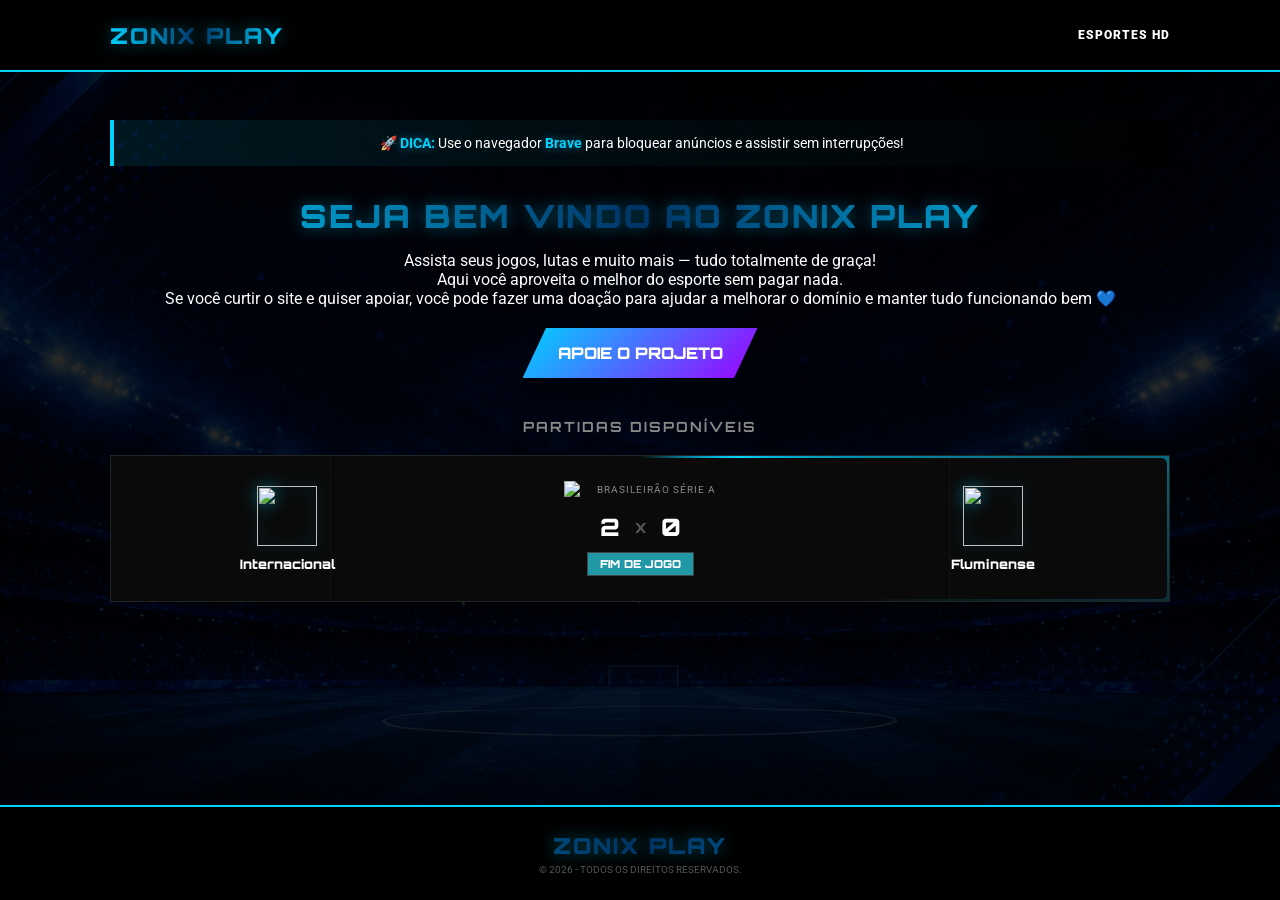
==== index.html @ ee70b532 "Add files via upload" ====
<!DOCTYPE html>
<html lang="pt-br">
<head>
    <meta charset="UTF-8">
    <meta name="viewport" content="width=device-width, initial-scale=1.0">
    <title>ZONIX PLAY | AO VIVO</title>
    <meta name="referrer" content="no-referrer">
    <link href="https://fonts.googleapis.com/css2?family=Orbitron:wght@700;900&family=Roboto:wght@400;900&display=swap" rel="stylesheet">
    <link rel="stylesheet" href="css/style.css">
</head>
<body>

    <!-- MODAL DO PLAYER -->
    <div id="playerModal" class="modal">
        <div class="modal-content">
            <span class="close-btn" onclick="closePlayer()">FECHAR [X]</span>
            <div class="iframe-container">
                <iframe id="videoIframe" src="" frameborder="0" allowfullscreen scrolling="no"></iframe>
            </div>
        </div>
    </div>

    <!-- NAVBAR -->
    <header class="navbar">
        <div class="navbar-content container">
            <div class="logo-text">ZONIX PLAY</div>
            <div class="tagline">ESPORTES HD</div>
        </div>
    </header>

    <main class="container">
            <section class="welcome-section">
        <!-- AVISO BRAVE -->
        <div class="brave-alert">
            🚀 <strong>DICA:</strong> Use o navegador <strong>Brave</strong> para bloquear anúncios e assistir sem interrupções!
        </div>
        
        <h2 class="main-title logo-text">SEJA BEM VINDO AO ZONIX PLAY</h2>
        <p class="welcome-text">
            Assista seus jogos, lutas e muito mais — tudo totalmente de graça! <br>
            Aqui você aproveita o melhor do esporte sem pagar nada.
        </p>
        
        <p class="support-text">
            Se você curtir o site e quiser apoiar, você pode fazer uma doação para ajudar a melhorar o domínio e manter tudo funcionando bem 💙
        </p>

        <!-- APOIE O PROJETO -->
        <a href="pix.html" class="btn-pix-animated">APOIE O PROJETO</a>
    </section>

        <h3 class="section-label">PARTIDAS DISPONÍVEIS</h3>
        <div id="lista-jogos" class="jogos-grid">
            <!-- JAVASCRIPT INJETA OS CARDS AQUI -->
        </div>
    </main>

    <footer class="footer-final">
        <div class="footer-brand logo-text">ZONIX PLAY</div> <!-- Adicionei logo-text aqui -->
        <p class="copyright">&copy; 2026 - Todos os direitos reservados.</p>
    </footer>

    <script src="script.js"></script>
</body>
</html>
---- css/style.css ----
/* --- CONFIGURAÇÕES GERAIS --- */
* { 
    margin: 0; 
    padding: 0; 
    box-sizing: border-box; 
    border-radius: 0 !important; 
}

:root {
    --neon-blue: #00d2ff;
    --neon-purple: #9d00ff;
    --live-red: #ff3333;
    --dark-glass: rgba(10, 10, 10, 0.9);
}

body {
    background: #050505 url('../img/fundo.png') no-repeat center center fixed;
    background-size: cover;
    color: white;
    font-family: 'Roboto', sans-serif;
    display: flex;
    flex-direction: column;
    min-height: 100vh;
}

.container { 
    max-width: 1100px; 
    margin: 0 auto; 
    padding: 0 20px; 
    width: 100%; 
}

/* --- NAVBAR --- */
.navbar {
    background: rgba(0, 0, 0, 0.95);
    border-bottom: 2px solid rgba(0, 210, 255, 0.3);
    position: fixed;
    width: 100%;
    top: 0;
    z-index: 1000;
}

.navbar-content { 
    display: flex; 
    justify-content: space-between; 
    align-items: center; 
    height: 70px; 
}

.logo-text { 
    font-family: 'Orbitron'; 
    font-size: 22px; 
    color: var(--neon-blue); 
    font-weight: 900; 
}

.tagline { 
    font-size: 12px; 
    font-weight: 900; 
    letter-spacing: 1px;
}

/* --- AVISO DO BRAVE EM AZUL --- */
.brave-alert {
    background: linear-gradient(90deg, rgba(0, 210, 255, 0.15), rgba(0, 0, 0, 0.8));
    border-left: 4px solid #00d2ff; /* Azul Neon */
    padding: 15px;
    margin-bottom: 30px;
    text-align: center;
    font-size: 14px;
    color: #fff;
    animation: fadeInDown 0.8s ease;
}

.brave-alert strong { 
    color: #00d2ff; 
    text-shadow: 0 0 10px rgba(0, 210, 255, 0.5);
}
/* --- SEÇÃO WELCOME & BOTÃO APOIO --- */
.welcome-section { 
    text-align: center; 
    padding: 120px 0 40px; 
}

.main-title { 
    font-family: 'Orbitron'; 
    font-size: 28px; 
    margin-bottom: 10px;
}

.btn-pix-animated {
    display: inline-block;
    background: linear-gradient(135deg, var(--neon-blue), var(--neon-purple));
    color: #fff;
    text-decoration: none;
    padding: 15px 35px;
    font-family: 'Orbitron';
    font-weight: 900;
    clip-path: polygon(10% 0, 100% 0, 90% 100%, 0 100%);
    transition: 0.3s;
    margin-top: 20px;
    box-shadow: 0 0 15px rgba(0, 210, 255, 0.3);
}

.btn-pix-animated:hover { 
    transform: scale(1.05); 
    filter: brightness(1.2); 
    box-shadow: 0 0 25px rgba(157, 0, 255, 0.5);
}

.section-label {
    font-family: 'Orbitron';
    text-align: center;
    font-size: 14px;
    color: #888;
    margin-bottom: 20px;
    letter-spacing: 2px;
}

/* --- CARDS DE JOGOS --- */
.jogos-grid { 
    display: flex; 
    flex-direction: column; 
    gap: 20px; 
    padding-bottom: 50px; 
}

.match-card {
    background: #0a0a0a; /* Fundo sólido para o conteúdo */
    padding: 25px;
    display: flex;
    align-items: center;
    justify-content: space-between;
    position: relative;
    z-index: 1;
    overflow: hidden;
    border: 1px solid rgba(0, 210, 255, 0.2); /* Borda padrão */
}

/* O "Brilho" que corre na borda */
.match-card::before {
    content: "";
    position: absolute;
    top: -50%;
    left: -50%;
    width: 200%;
    height: 200%;
    background: conic-gradient(
        transparent, 
        #00d2ff, 
        transparent 30%
    );
    animation: rotate-border 4s linear infinite;
    z-index: -2;
}

/* Capa interna para o fundo não sumir */
.match-card::after {
    content: "";
    position: absolute;
    inset: 2px; /* Espessura da borda */
    background: #0a0a0a;
    z-index: -1;
}

@keyframes rotate-border {
    100% { transform: rotate(360deg); }
}

/* Destaque extra se o jogo estiver AO VIVO */
.match-card.card-ao-vivo::before {
    background: conic-gradient(
        transparent, 
        #ff3333, 
        transparent 30%
    );
    animation-duration: 2s; /* Gira mais rápido no ao vivo */
}

/* ANIMAÇÃO PISCANTE AO VIVO */
@keyframes blink-live {
    0% { opacity: 1; }
    50% { opacity: 0.3; }
    100% { opacity: 1; }
}

.badge-ao-vivo {
    color: var(--live-red);
    border: 1px solid var(--live-red);
    padding: 4px 12px;
    font-size: 11px;
    font-weight: 900;
    animation: blink-live 1.2s infinite;
    display: inline-block;
}

.btn-assistir {
    background: var(--neon-blue);
    border: none;
    color: #000;
    padding: 10px 30px;
    font-family: 'Orbitron';
    font-weight: 900;
    cursor: pointer;
    clip-path: polygon(10% 0, 100% 0, 90% 100%, 0 100%);
    transition: 0.3s;
}

.btn-assistir:hover {
    background: #fff;
    box-shadow: 0 0 15px var(--neon-blue);
}

/* --- FOOTER COMPACTO --- */
.footer-final {
    background: #000;
    padding: 20px 0;
    border-top: 2px solid var(--neon-blue);
    margin-top: auto;
    text-align: center;
}

.footer-brand { 
    font-family: 'Orbitron'; 
    color: var(--neon-blue); 
    font-size: 16px; 
    font-weight: 900;
}

.copyright { 
    font-size: 10px; 
    color: #555; 
    margin-top: 5px; 
    text-transform: uppercase;
}

/* --- MODAL PLAYER --- */
.modal {
    position: fixed; 
    inset: 0; 
    background: rgba(0,0,0,0.98);
    display: none; 
    align-items: center; 
    justify-content: center; 
    z-index: 2000;
}

.modal-content { 
    width: 95%; 
    max-width: 900px; 
    border: 2px solid var(--neon-blue); 
    position: relative; 
}

.iframe-container { 
    position: relative; 
    padding-bottom: 56.25%; 
    height: 0; 
}

.iframe-container iframe { 
    position: absolute; 
    top: 0; 
    left: 0; 
    width: 100%; 
    height: 100%; 
}

.close-btn { 
    position: absolute; 
    top: -35px; 
    right: 0; 
    color: var(--neon-blue); 
    cursor: pointer; 
    font-family: 'Orbitron'; 
    font-weight: 900;
}

/* --- ESTILOS EXCLUSIVOS PARA O PIX.HTML --- */

.pix-section {
    padding: 120px 0 50px;
    text-align: center;
    max-width: 600px;
    margin: 0 auto;
}

.pix-description {
    color: #aaa;
    font-size: 14px;
    margin-bottom: 30px;
    line-height: 1.6;
}

.pix-card {
    background: var(--dark-glass);
    border: 2px solid var(--neon-blue);
    padding: 40px;
    position: relative;
    box-shadow: 0 0 30px rgba(0, 210, 255, 0.2);
}

.pix-header {
    background: var(--neon-blue);
    color: #000;
    font-family: 'Orbitron';
    font-weight: 900;
    padding: 5px 20px;
    position: absolute;
    top: -15px;
    left: 50%;
    transform: translateX(-50%);
    font-size: 12px;
}

.qr-container {
    background: #fff;
    padding: 15px;
    display: inline-block;
    margin-bottom: 25px;
    border: 4px solid var(--neon-purple);
}

.qr-code {
    width: 200px;
    height: 200px;
    display: block;
}

.pix-input-group {
    text-align: left;
}

.pix-input-group label {
    display: block;
    font-family: 'Orbitron';
    font-size: 11px;
    color: var(--neon-blue);
    margin-bottom: 10px;
}

.copy-box {
    display: flex;
    gap: 0;
}

.copy-box input {
    flex: 1;
    background: #111;
    border: 1px solid #333;
    color: #fff;
    padding: 12px;
    font-size: 14px;
}

.copy-box button {
    background: var(--neon-blue);
    border: none;
    color: #000;
    padding: 0 20px;
    font-family: 'Orbitron';
    font-weight: 900;
    cursor: pointer;
    transition: 0.3s;
}

.copy-box button:hover {
    background: #fff;
}

.pix-footer-msg {
    margin-top: 30px;
    font-size: 13px;
    color: #666;
}

/* BOTÃO VOLTAR NA NAVBAR */
.btn-voltar {
    color: #fff;
    text-decoration: none;
    font-family: 'Orbitron';
    font-size: 12px;
    border: 1px solid #333;
    padding: 8px 15px;
    transition: 0.3s;
}

.btn-voltar:hover {
    border-color: var(--neon-blue);
    color: var(--neon-blue);
}

body {
    /* Camada preta (80% de opacidade) por cima da imagem para escurecer */
    background: linear-gradient(rgba(0, 0, 0, 0.8), rgba(0, 0, 0, 0.8)), 
                url('../img/fundo.png');
    
    background-size: cover;
    background-position: center;
    
    /* Faz o fundo ficar parado enquanto o conteúdo rola */
    background-attachment: fixed; 
    
    background-repeat: no-repeat;
    color: white;
    font-family: 'Roboto', sans-serif;
    display: flex;
    flex-direction: column;
    min-height: 100vh;
}

/* --- RESET E FUNDO --- */
* { margin: 0; padding: 0; box-sizing: border-box; border-radius: 0 !important; }

body {
    background: linear-gradient(rgba(0, 0, 0, 0.85), rgba(0, 0, 0, 0.85)), url('../img/fundo.png');
    background-size: cover;
    background-attachment: fixed;
    background-position: center;
    color: white;
    font-family: 'Roboto', sans-serif;
    min-height: 100vh;
    display: flex;
    flex-direction: column;
}

.container { max-width: 1100px; margin: 0 auto; padding: 0 20px; width: 100%; }

/* --- NAVBAR & AVISO --- */
.navbar { background: rgba(0, 0, 0, 0.95); border-bottom: 2px solid #00d2ff; position: fixed; width: 100%; top: 0; z-index: 1000; }
.navbar-content { display: flex; justify-content: space-between; align-items: center; height: 70px; }
.logo-text { font-family: 'Orbitron'; font-size: 22px; color: #00d2ff; font-weight: 900; }

.brave-alert {
    background: linear-gradient(90deg, rgba(0, 210, 255, 0.1), rgba(0, 0, 0, 0.8));
    border-left: 4px solid #00d2ff;
    padding: 15px; margin-bottom: 30px; text-align: center; font-size: 14px;
}
.brave-alert strong { color: #00d2ff; }

/* --- CARDS DE JOGO --- */
.welcome-section { text-align: center; padding: 120px 0 40px; }
.jogos-grid { display: flex; flex-direction: column; gap: 20px; padding-bottom: 50px; }

.match-card {
    background: rgba(10, 10, 10, 0.9);
    padding: 25px;
    display: flex;
    align-items: center;
    justify-content: space-between;
    border: 1px solid rgba(255, 255, 255, 0.1);
}

.match-card:hover { border-color: #00d2ff; }

.team { width: 30%; text-align: center; display: flex; flex-direction: column; align-items: center; gap: 10px; }
.team img { width: 60px; height: 60px; object-fit: contain; }
.team span { font-family: 'Orbitron'; font-size: 13px; font-weight: 900; }

.info-central { width: 40%; text-align: center; display: flex; flex-direction: column; align-items: center; gap: 10px; }

.campeonato-container { display: flex; align-items: center; gap: 8px; margin-bottom: 5px; }
.logo-campeonato { width: 25px; height: auto; }
.campeonato-nome { font-size: 10px; color: #888; text-transform: uppercase; letter-spacing: 1px; }

/* --- PLACAR E BADGES --- */
.placar-final { display: flex; align-items: center; gap: 15px; font-family: 'Orbitron'; font-size: 24px; font-weight: 900; color: #fff; }
.placar-final .vs { font-size: 14px; color: #555; }

.badge-status { font-family: 'Orbitron'; font-size: 11px; font-weight: 900; padding: 4px 12px; border: 1px solid #444; }

@keyframes blink { 0% {opacity: 1} 50% {opacity: 0.3} 100% {opacity: 1} }
.badge-status.ao-vivo { color: #ff3333; border-color: #ff3333; animation: blink 1.2s infinite; }
.badge-status.encerrado { color: #ffff; background: rgb(34 161 175 / 94%); }

/* --- BOTÕES --- */
.btn-assistir {
    background: #00d2ff; color: #000; border: none; padding: 12px 30px; 
    font-family: 'Orbitron'; font-weight: 900; cursor: pointer;
    clip-path: polygon(10% 0, 100% 0, 90% 100%, 0 100%);
    transition: 0.3s;
}
.btn-assistir:hover { background: #fff; box-shadow: 0 0 20px #00d2ff; }

.btn-pix-animated {
    display: inline-block; text-decoration: none; background: linear-gradient(135deg, #00d2ff, #9d00ff);
    color: #fff; padding: 15px 35px; font-family: 'Orbitron'; font-weight: 900;
    clip-path: polygon(10% 0, 100% 0, 90% 100%, 0 100%); transition: 0.3s;
}
.btn-pix-animated:hover { transform: scale(1.05); filter: brightness(1.2); }

/* --- FOOTER & MODAL --- */
.footer-final { background: #000; padding: 25px 0; border-top: 2px solid #00d2ff; text-align: center; margin-top: auto; }
.modal { position: fixed; inset: 0; background: rgba(0,0,0,0.98); display: none; align-items: center; justify-content: center; z-index: 2000; }
.modal-content { width: 95%; max-width: 900px; border: 2px solid #00d2ff; position: relative; }
.iframe-container { position: relative; padding-bottom: 56.25%; height: 0; background: #000; }
.iframe-container iframe { position: absolute; top: 0; left: 0; width: 100%; height: 100%; border: none; }
.close-btn { position: absolute; top: -35px; right: 0; color: #00d2ff; cursor: pointer; font-family: 'Orbitron'; font-weight: 900; }


/* --- LOGO E TÍTULO COM DEGRADÊ SUAVE (MENOS PRETO) --- */
.logo-text, .main-title.logo-text {
    font-family: 'Orbitron', sans-serif;
    font-weight: 900;
    letter-spacing: 2px;
    
    /* Trocamos o preto por um Azul Marinho Profundo (#001529) */
    background: linear-gradient(
        to right, 
        #00d2ff, 
        #003366, 
        #00d2ff, 
        #003366, 
        #00d2ff
    );
    background-size: 200% auto;
    
    -webkit-background-clip: text;
    background-clip: text;
    -webkit-text-fill-color: transparent;
    
    /* Animação suave */
    animation: shine-blue 5s linear infinite;
    
    /* Glow leve para destacar no fundo do site */
    filter: drop-shadow(0 0 8px rgba(0, 210, 255, 0.4));
}

/* Ajuste específico para o tamanho do título principal */
.main-title.logo-text {
    font-size: 32px;
    text-align: center;
    margin-bottom: 15px;
    display: block;
}

@keyframes shine-blue {
    to {
        background-position: 200% center;
    }
}

.team img {
    width: 60px;
    height: 60px;
    object-fit: contain;
    /* Sombra azul leve */
    filter: drop-shadow(0 0 8px rgba(0, 210, 255, 0.5));
    transition: 0.3s;
}

/* Efeito de pulso quando o jogo está ao vivo */
.card-ao-vivo .team img {
    animation: pulse-blue 2s infinite;
}

@keyframes pulse-blue {
    0% { filter: drop-shadow(0 0 5px rgba(0, 210, 255, 0.4)); }
    50% { filter: drop-shadow(0 0 15px rgba(0, 210, 255, 0.7)); }
    100% { filter: drop-shadow(0 0 5px rgba(0, 210, 255, 0.4)); }
}

.match-card {
    background: #0a0a0a; 
    padding: 25px;
    display: flex;
    align-items: center;
    justify-content: space-between;
    position: relative;
    z-index: 1;
    overflow: hidden; /* Garante que os logos gigantes não saiam do card */
    border-radius: 8px;
}

/* Brilho da borda animada */
.match-card::before {
    content: "";
    position: absolute;
    top: -50%;
    left: -50%;
    width: 200%;
    height: 200%;
    background: conic-gradient(
        transparent, 
        #00d2ff, 
        transparent 30%
    );
    animation: rotate-border 4s linear infinite;
    z-index: -2; /* Fica atrás de tudo */
}

/* Fundo preto interno que deixa a borda visível */
.match-card::after {
    content: "";
    position: absolute;
    inset: 2px; /* Define a grossura da borda */
    background: #0a0a0a;
    border-radius: 6px;
    z-index: -1; /* Fica acima da borda mas abaixo dos logos gigantes */
}

.bg-logo-container {
    position: absolute;
    inset: 0;
    width: 100%;
    height: 100%;
    overflow: hidden;
    z-index: 0; /* Agora ele aparece sobre o fundo preto central */
    pointer-events: none;
    opacity: 0.12; /* Ajuste aqui se quiser mais claro ou escuro */
}

.bg-logo {
    position: absolute;
    width: 280px; /* Bem grande mesmo */
    height: 280px;
    object-fit: contain;
    filter: grayscale(1) brightness(0.4);
}

/* Posicionamento e Animação */
.bg-logo.left {
    left: -60px;
    top: -40px;
    animation: float-bg-left 12s ease-in-out infinite;
}

.bg-logo.right {
    right: -60px;
    bottom: -40px;
    animation: float-bg-right 12s ease-in-out infinite;
}

/* Garante que o conteúdo (Placar e Times) fique NA FRENTE de tudo */
.team, .info-central {
    position: relative;
    z-index: 10; 
}
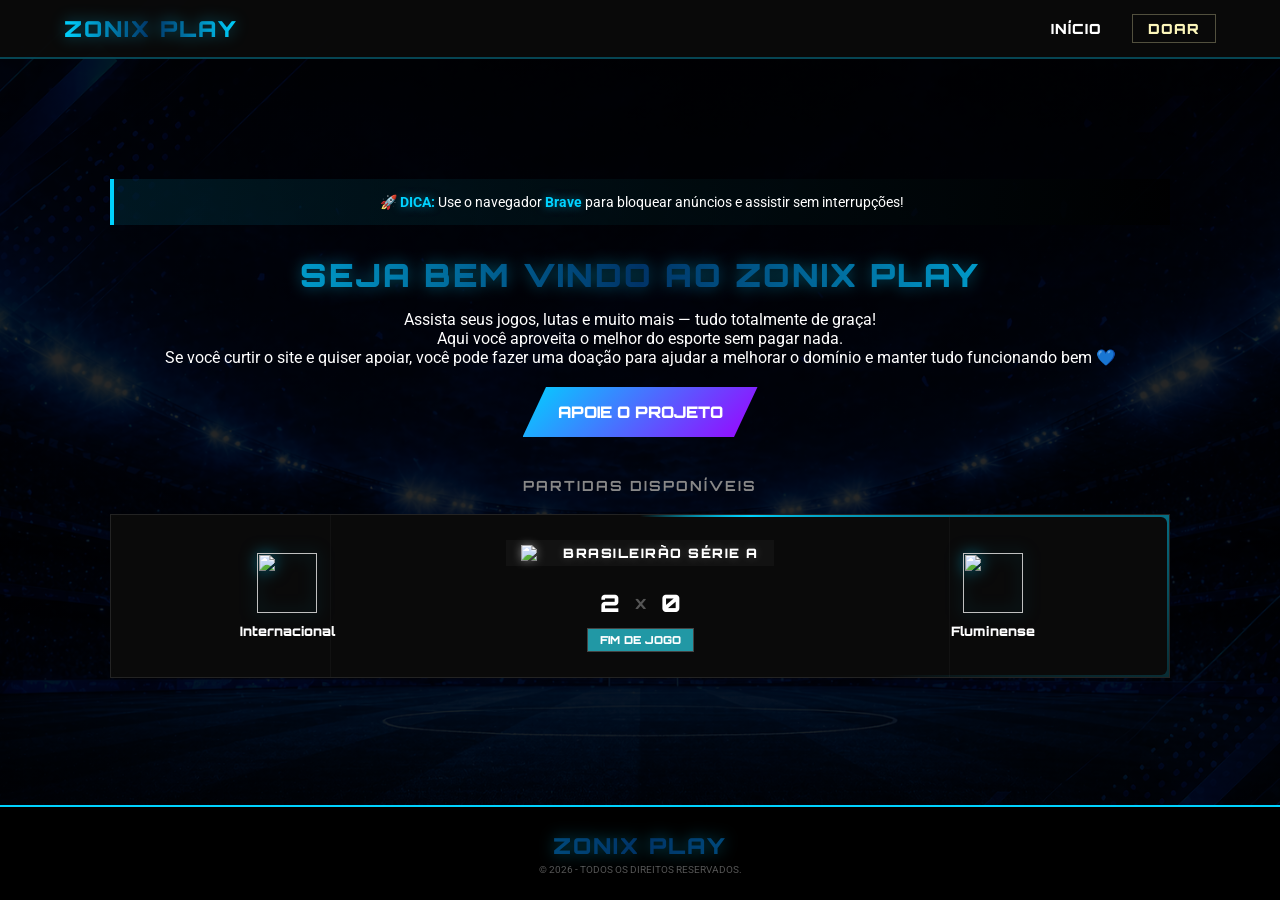
==== commit c621bbb7: "Add files via upload" ====
--- a/index.html
+++ b/index.html
@@ -20,14 +20,17 @@
         </div>
     </div>
 
-    <!-- NAVBAR -->
-    <header class="navbar">
-        <div class="navbar-content container">
-            <div class="logo-text">ZONIX PLAY</div>
-            <div class="tagline">ESPORTES HD</div>
-        </div>
-    </header>
-
+<header class="main-header">
+    <nav class="nav-container">
+        <!-- O Nome do site com o efeito animado -->
+        <div class="logo-text">ZONIX PLAY</div>
+        
+        <ul class="nav-links">
+            <li><a href="index.html" class="nav-item">INÍCIO</a></li>
+            <li><a href="pix.html" class="nav-item donate-link">DOAR</a></li>
+        </ul>
+    </nav>
+</header>
     <main class="container">
             <section class="welcome-section">
         <!-- AVISO BRAVE -->
--- a/css/style.css
+++ b/css/style.css
@@ -635,4 +635,90 @@
 .team, .info-central {
     position: relative;
     z-index: 10; 
+}
+
+
+/* --- AJUSTE DE VISIBILIDADE DO CAMPEONATO --- */
+.campeonato-container {
+    display: flex;
+    align-items: center;
+    justify-content: center;
+    gap: 10px;
+    margin-bottom: 12px;
+    padding: 5px 15px;
+    /* Fundo leve para destacar o texto */
+    background: rgba(255, 255, 255, 0.03);
+    border-radius: 20px;
+}
+
+.logo-campeonato {
+    width: 32px; /* Aumentado de 25px */
+    height: auto;
+    filter: drop-shadow(0 0 5px rgba(255, 255, 255, 0.4));
+    object-fit: contain;
+}
+
+.campeonato-nome {
+    font-family: 'Orbitron', sans-serif;
+    font-size: 13px; /* Aumentado */
+    font-weight: 900; /* Super negrito */
+    color: #ffffff; /* Branco puro para contraste máximo */
+    text-transform: uppercase;
+    letter-spacing: 1.5px;
+    /* Brilho leve no texto */
+    text-shadow: 0 0 10px rgba(255, 255, 255, 0.2);
+}
+
+/* --- CONTAINER DO HEADER --- */
+.main-header {
+    background: rgba(10, 10, 10, 0.95);
+    padding: 15px 5%;
+    border-bottom: 2px solid rgba(0, 210, 255, 0.3);
+    position: sticky;
+    top: 0;
+    z-index: 1000;
+}
+
+.nav-container {
+    display: flex;
+    justify-content: space-between;
+    align-items: center;
+    max-width: 1200px;
+    margin: 0 auto;
+}
+
+/* --- LINKS DE NAVEGAÇÃO --- */
+.nav-links {
+    display: flex;
+    list-style: none;
+    gap: 30px;
+}
+
+.nav-item {
+    text-decoration: none;
+    color: #ffffff;
+    font-family: 'Orbitron', sans-serif;
+    font-weight: 900;
+    font-size: 14px;
+    letter-spacing: 1px;
+    transition: 0.3s;
+}
+
+.nav-item:hover {
+    color: #00d2ff;
+    text-shadow: 0 0 10px rgba(0, 210, 255, 0.6);
+}
+
+/* Destaque especial para o link de DOAR */
+.donate-link {
+    color: #fcf6ba; /* Tom dourado suave */
+    border: 1px solid rgba(252, 246, 186, 0.3);
+    padding: 5px 15px;
+    border-radius: 4px;
+}
+
+.donate-link:hover {
+    background: rgba(252, 246, 186, 0.1);
+    color: #fcf6ba;
+    border-color: #fcf6ba;
 }
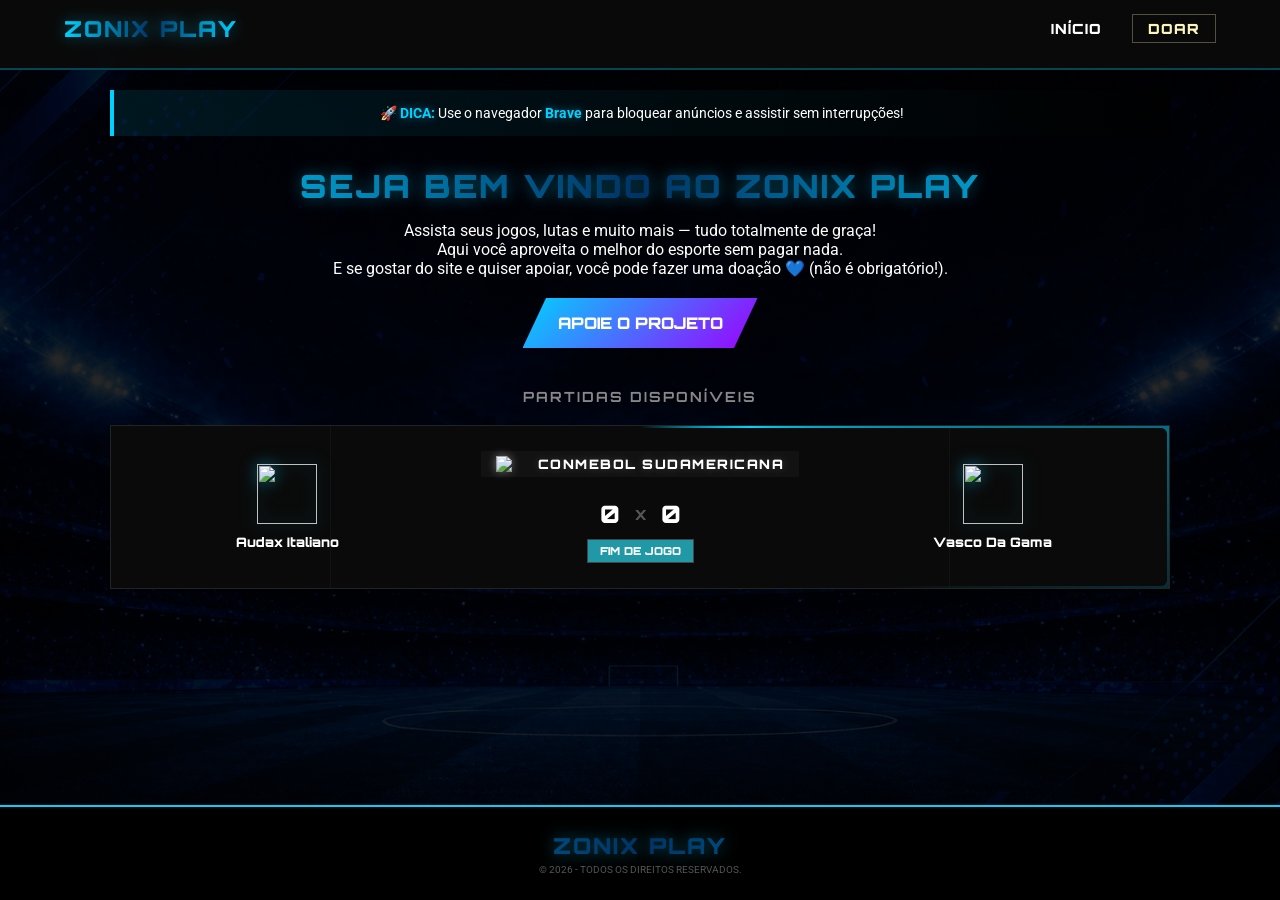
==== commit fb154f91: "Update index.html" ====
--- a/index.html
+++ b/index.html
@@ -45,7 +45,7 @@
         </p>
         
         <p class="support-text">
-            Se você curtir o site e quiser apoiar, você pode fazer uma doação para ajudar a melhorar o domínio e manter tudo funcionando bem 💙
+            E se gostar do site e quiser apoiar, você pode fazer uma doação 💙 (não é obrigatório!).
         </p>
 
         <!-- APOIE O PROJETO -->
@@ -65,4 +65,4 @@
 
     <script src="script.js"></script>
 </body>
-</html>+</html>
--- a/css/style.css
+++ b/css/style.css
@@ -76,10 +76,12 @@
     color: #00d2ff; 
     text-shadow: 0 0 10px rgba(0, 210, 255, 0.5);
 }
-/* --- SEÇÃO WELCOME & BOTÃO APOIO --- */
 .welcome-section { 
-    text-align: center; 
-    padding: 120px 0 40px; 
+    padding: 30px 0 40px;
+}
+
+main.container {
+    margin-top: 70px; /* altura EXATA do seu header */
 }
 
 .main-title { 
@@ -721,4 +723,80 @@
     background: rgba(252, 246, 186, 0.1);
     color: #fcf6ba;
     border-color: #fcf6ba;
+}
+
+
+/* ===== FIX ESPAÇO TOPO ===== */
+
+/* remove qualquer espaço invisível */
+main.container {
+    margin-top: 0 !important;
+    padding-top: 0 !important;
+}
+
+/* controla o espaço REAL abaixo do header */
+.welcome-section {
+    padding-top: 20px !important;
+}
+
+/* garante que o header não empurre nada */
+.main-header {
+    position: fixed;
+    top: 0;
+    height: 70px;
+    width: 100%;
+    z-index: 9999;
+}
+
+/* cria o espaço correto abaixo do header */
+body {
+    padding-top: 70px;
+}
+
+/* ===== FIX TIMES MOBILE ===== */
+@media (max-width: 768px) {
+
+    .match-card {
+        flex-direction: column;
+        align-items: center;
+        gap: 15px;
+        text-align: center;
+    }
+
+    .team {
+        width: 100%;
+        flex-direction: row;
+        justify-content: center;
+        align-items: center;
+        gap: 10px;
+    }
+
+    .team img {
+        width: 40px;
+        height: 40px;
+    }
+
+    .team span {
+        font-size: 12px;
+    }
+
+    .info-central {
+        width: 100%;
+        order: -1; /* sobe o placar/info */
+    }
+
+    .placar-final {
+        font-size: 18px;
+        gap: 8px;
+    }
+
+    .btn-assistir {
+        width: 100%;
+        max-width: 200px;
+    }
+
+    .campeonato-container {
+        flex-direction: column;
+        gap: 5px;
+    }
 }
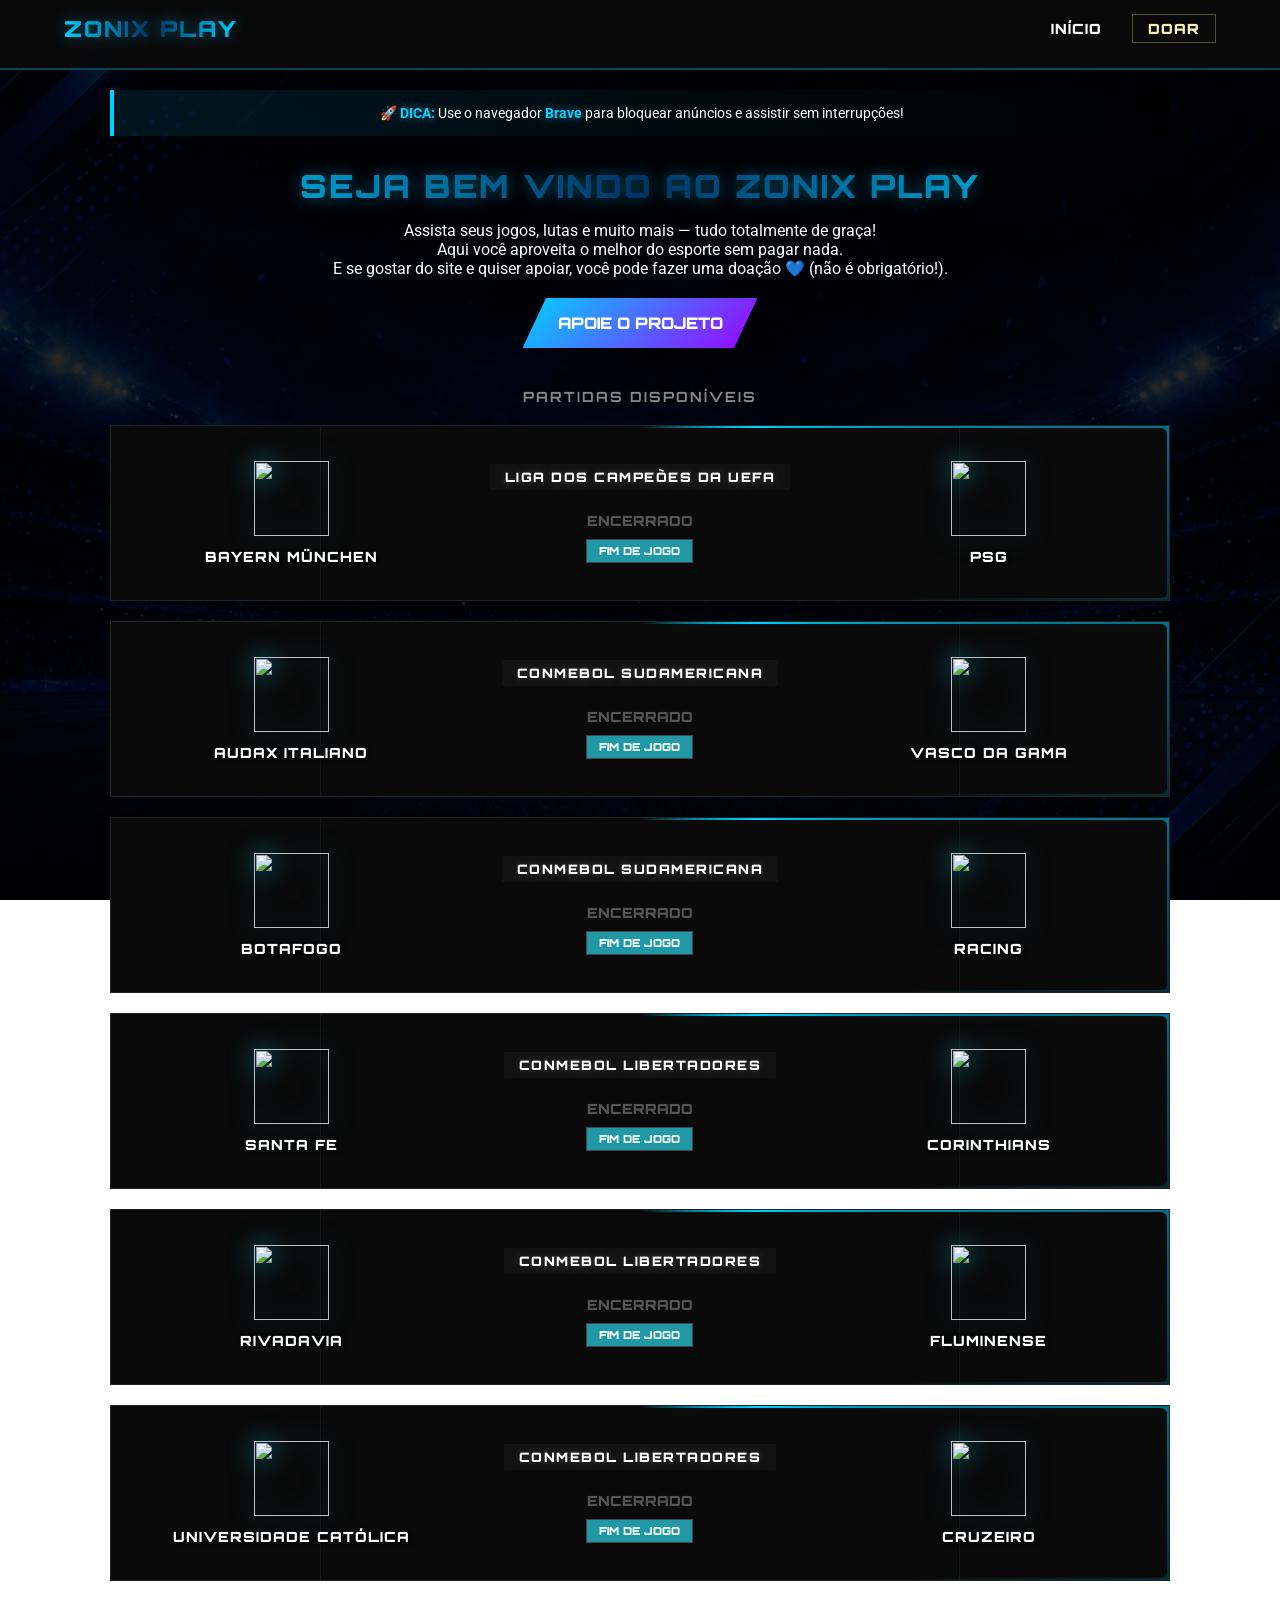
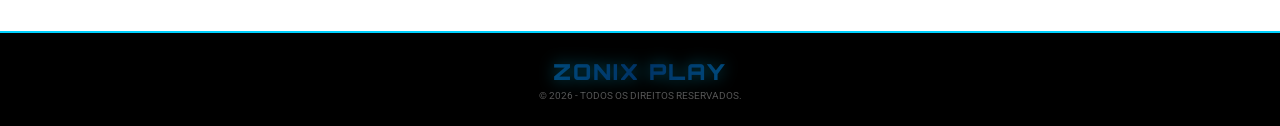
==== commit 041a50ce: "Add files via upload" ====
--- a/index.html
+++ b/index.html
@@ -15,7 +15,7 @@
         <div class="modal-content">
             <span class="close-btn" onclick="closePlayer()">FECHAR [X]</span>
             <div class="iframe-container">
-                <iframe id="videoIframe" src="" frameborder="0" allowfullscreen scrolling="no"></iframe>
+                <iframe id="videoIframe" src="" frameborder="0" allowfullscreen scrolling="no" referrerpolicy="no-referrer"></iframe>
             </div>
         </div>
     </div>
--- a/css/style.css
+++ b/css/style.css
@@ -799,4 +799,302 @@
         flex-direction: column;
         gap: 5px;
     }
+}
+
+/* --- AJUSTE ORGANIZADO DOS TIMES --- */
+
+.team { 
+    width: 32%; /* Define uma largura fixa para evitar que o centro se mova */
+    text-align: center; 
+    display: flex; 
+    flex-direction: column; 
+    align-items: center; 
+    justify-content: center;
+    gap: 12px; 
+    z-index: 10; 
+    position: relative;
+    padding: 10px;
+}
+
+/* Container do Escudo para dar destaque */
+.team img { 
+    width: 75px; /* Aumentei um pouco para destaque */
+    height: 75px; 
+    object-fit: contain; 
+    filter: drop-shadow(0 0 12px rgba(0, 210, 255, 0.6)); 
+    transition: transform 0.3s ease;
+}
+
+.match-card:hover .team img {
+    transform: scale(1.1); /* Efeito de zoom leve ao passar o mouse no card */
+}
+
+/* Estilo do Nome do Time */
+.team span { 
+    font-family: 'Orbitron', sans-serif; 
+    font-size: 14px; 
+    font-weight: 900; 
+    text-transform: uppercase; 
+    color: #ffffff;
+    letter-spacing: 1px;
+    text-shadow: 2px 2px 4px rgba(0, 0, 0, 0.8);
+    white-space: nowrap; /* Impede que o nome quebre em duas linhas */
+}
+
+/* --- LOGOS DE FUNDO (MARCA D'ÁGUA) --- */
+.bg-logo-container {
+    position: absolute;
+    inset: 0; 
+    z-index: 0;
+    opacity: 0.15; /* Levemente mais visível para o efeito que você quer */
+    pointer-events: none;
+    overflow: hidden;
+}
+
+.bg-logo {
+    position: absolute;
+    width: 250px; 
+    height: 250px;
+    filter: grayscale(1) brightness(0.5);
+    object-fit: contain;
+}
+
+/* Posicionamento preciso nos cantos */
+.bg-logo.left { 
+    left: -40px; 
+    top: 50%; 
+    transform: translateY(-50%); 
+}
+
+.bg-logo.right { 
+    right: -40px; 
+    top: 50%; 
+    transform: translateY(-50%); 
+}
+
+/* --- AJUSTE PARA MOBILE --- */
+@media (max-width: 768px) {
+    .team {
+        width: 100%;
+        padding: 5px;
+    }
+    
+    .team span {
+        font-size: 12px;
+        white-space: normal; /* No mobile permite quebrar se o nome for gigante */
+    }
+
+    .team img {
+        width: 60px;
+        height: 60px;
+    }
+    
+    .bg-logo {
+        width: 150px;
+        height: 150px;
+        opacity: 0.1;
+    }
+}
+
+#player-aviso {
+    position: absolute;
+    top: 50%;
+    left: 50%;
+    transform: translate(-50%, -50%);
+    z-index: 1; /* Fica atrás do iframe quando ele carregar, mas visível antes */
+    text-align: center;
+    width: 80%;
+    pointer-events: none;
+    transition: opacity 0.5s ease;
+}
+
+.loader-aviso p {
+    color: var(--neon-blue);
+    font-family: 'Orbitron', sans-serif;
+    font-size: 18px;
+    font-weight: bold;
+    margin-bottom: 10px;
+    text-shadow: 0 0 10px rgba(0, 210, 255, 0.5);
+}
+
+.loader-aviso span {
+    color: #ccc;
+    font-size: 14px;
+}
+
+/* Garante que o iframe fique por cima do aviso após carregar */
+#videoIframe {
+    position: relative;
+    z-index: 2;
+    background: black; /* Fundo preto enquanto carrega */
+}
+/* Container da mensagem de aguarde */
+.player-placeholder {
+    position: absolute;
+    top: 0;
+    left: 0;
+    width: 100%;
+    height: 100%;
+    display: flex;
+    flex-direction: column;
+    align-items: center;
+    justify-content: center;
+    background: #000; /* Fundo preto puro para esconder o iframe vazio */
+    z-index: 10; /* Fica NA FRENTE do iframe inicialmente */
+    text-align: center;
+    pointer-events: none; /* Permite clicar no player se necessário */
+}
+
+.loader-text {
+    color: #00d2ff;
+    font-family: 'Orbitron', sans-serif;
+    font-size: 20px;
+    font-weight: 900;
+    margin-bottom: 10px;
+    text-shadow: 0 0 10px rgba(0, 210, 255, 0.7);
+}
+
+.sub-text {
+    color: #888;
+    font-size: 14px;
+    max-width: 80%;
+}
+
+/* Esconde o iframe enquanto a mensagem estiver ativa */
+.iframe-container iframe {
+    z-index: 5;
+}
+
+/* Garante que o container do iframe tenha altura */
+.iframe-container {
+    position: relative;
+    width: 100%;
+    background: #000;
+    aspect-ratio: 16 / 9; /* Mantém o formato de TV */
+}
+
+#videoIframe {
+    width: 100%;
+    height: 100%;
+    border: none;
+    display: block;
+}
+
+.modal-header {
+    display: flex;
+    justify-content: space-between;
+    padding: 10px;
+    background: #111;
+}
+
+.btn-refresh {
+    background: #444;
+    color: #fff;
+    border: none;
+    padding: 5px 10px;
+    font-size: 11px;
+    cursor: pointer;
+}
+
+.btn-close {
+    background: #ff3333;
+    color: #fff;
+    border: none;
+    padding: 5px 15px;
+    font-weight: bold;
+    cursor: pointer;
+}
+
+#videoIframe {
+    width: 100%;
+    height: 100%;
+    border: none;
+    background-color: #000;
+    /* Força a renderização correta em navegadores Chrome/Edge */
+    image-rendering: auto;
+    outline: none;
+}
+
+.iframe-container {
+    position: relative;
+    width: 100%;
+    background: #000;
+    aspect-ratio: 16 / 9;
+    overflow: hidden; /* Garante que nada escape da área do vídeo */
+}
+
+
+/* --- ESTILO DO MODAL --- */
+.modal {
+    display: none;
+    position: fixed;
+    inset: 0;
+    background: rgba(0, 0, 0, 0.98); /* Fundo quase todo preto */
+    z-index: 99999;
+    align-items: center;
+    justify-content: center;
+}
+
+.modal-content {
+    width: 95%;
+    max-width: 1000px;
+    position: relative;
+    background: #000;
+    border: 2px solid #00d2ff; /* Bordas Neon para destacar */
+}
+
+/* --- CONTAINER DO VÍDEO (CRÍTICO) --- */
+.iframe-container {
+    position: relative;
+    width: 100%;
+    padding-bottom: 56.25%; /* Mantém proporção 16:9 */
+    height: 0;
+    background: #000;
+}
+
+#videoIframe {
+    position: absolute;
+    top: 0;
+    left: 0;
+    width: 100% !important;
+    height: 100% !important;
+    border: none;
+    display: block !important; /* Força o elemento a existir */
+    
+    /* Remove filtros que podem causar tela preta em vídeo protegido */
+    filter: none !important;
+    -webkit-filter: none !important;
+}
+
+/* --- MENSAGEM DE AGUARDE --- */
+.player-placeholder {
+    position: absolute;
+    top: 0;
+    left: 0;
+    width: 100%;
+    height: 100%;
+    background: #000;
+    display: flex;
+    flex-direction: column;
+    align-items: center;
+    justify-content: center;
+    z-index: 10;
+    text-align: center;
+}
+
+.loader-text {
+    color: #00d2ff;
+    font-family: 'Orbitron', sans-serif;
+    font-size: 1.2rem;
+    text-shadow: 0 0 10px #00d2ff;
+}
+
+.close-btn {
+    position: absolute;
+    top: -40px;
+    right: 0;
+    color: #fff;
+    cursor: pointer;
+    font-weight: bold;
+    font-family: 'Roboto', sans-serif;
 }
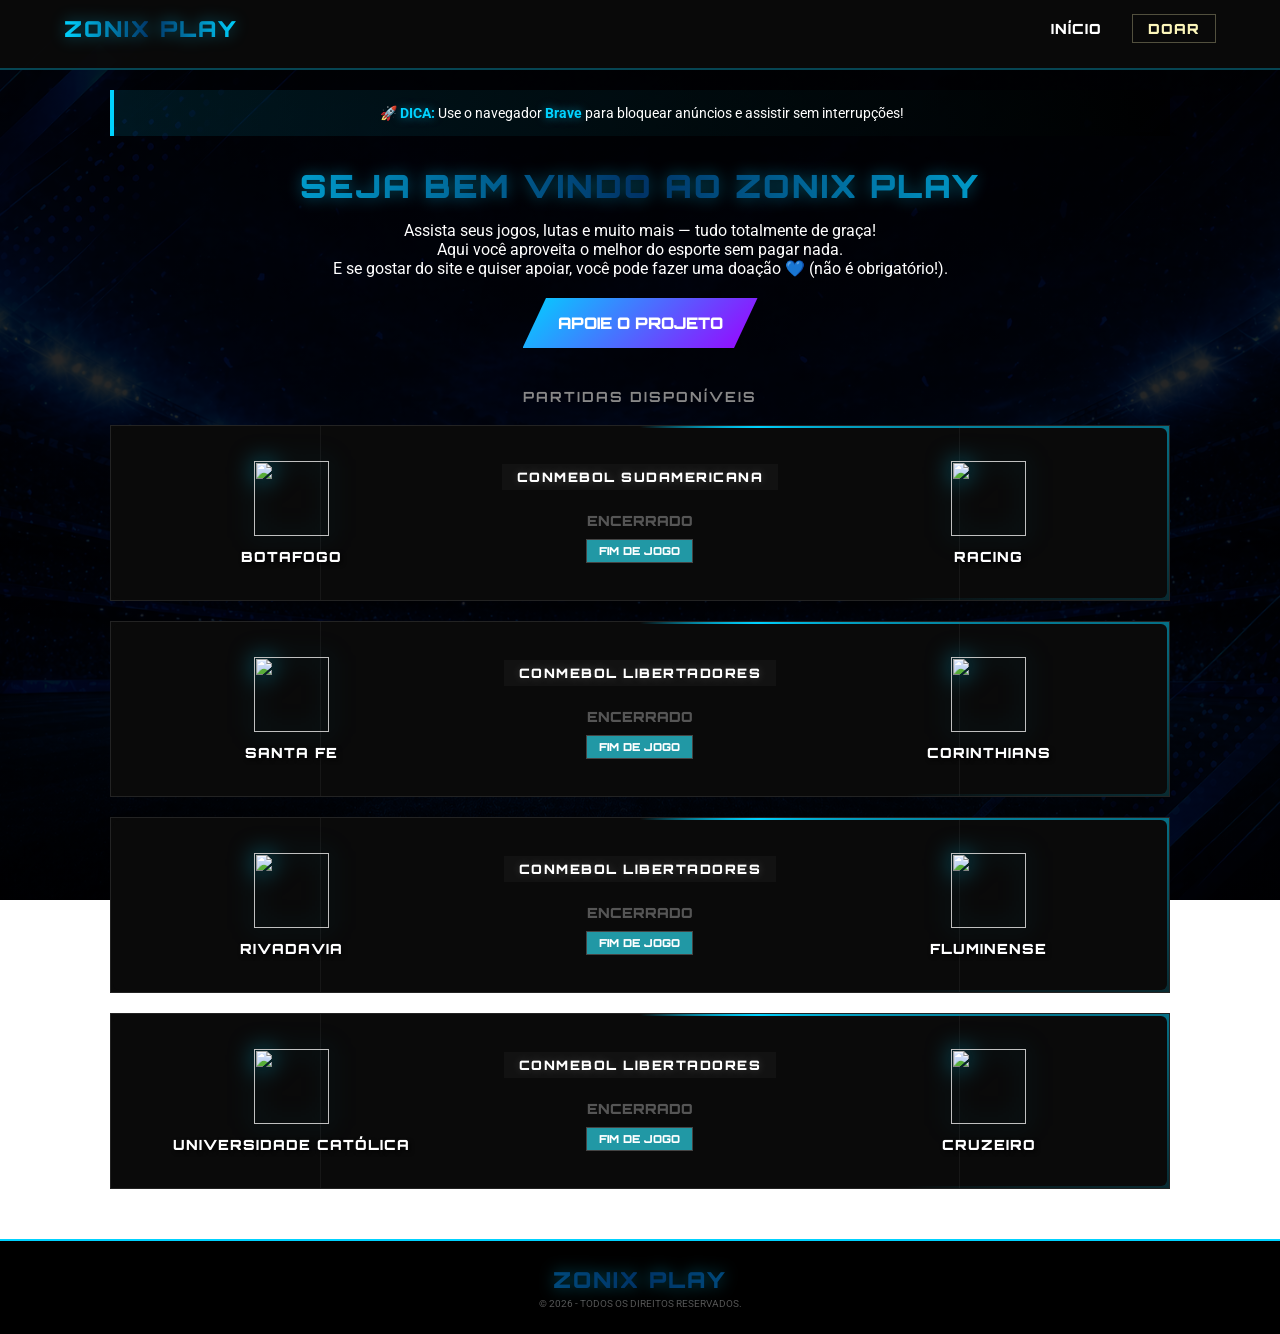
==== commit dc400e58: "Update index.html" ====
--- a/index.html
+++ b/index.html
@@ -15,7 +15,7 @@
         <div class="modal-content">
             <span class="close-btn" onclick="closePlayer()">FECHAR [X]</span>
             <div class="iframe-container">
-                <iframe id="videoIframe" src="" frameborder="0" allowfullscreen scrolling="no" referrerpolicy="no-referrer"></iframe>
+                <iframe id="videoIframe" src="" frameborder="0" allowfullscreen scrolling="no" allow="autoplay; encrypted-media; picture-in-picture"></iframe>
             </div>
         </div>
     </div>
--- a/css/style.css
+++ b/css/style.css
@@ -1097,4 +1097,57 @@
     cursor: pointer;
     font-weight: bold;
     font-family: 'Roboto', sans-serif;
+}
+
+/* Centralização universal para TV e PC */
+.modal {
+    display: none;
+    position: fixed;
+    top: 0;
+    left: 0;
+    width: 100%;
+    height: 100%;
+    background: rgba(0, 0, 0, 0.98);
+    z-index: 10000;
+}
+
+.modal-content {
+    position: absolute;
+    top: 50%;
+    left: 50%;
+    transform: translate(-50%, -50%); /* O segredo para centralizar na TV */
+    width: 90%;
+    max-width: 900px;
+    background: #000;
+    border: 2px solid #00d2ff;
+    box-shadow: 0 0 30px rgba(0, 210, 255, 0.3);
+}
+
+.iframe-container {
+    position: relative;
+    width: 100%;
+    height: 0;
+    padding-bottom: 56.25%; /* Mantém o formato 16:9 fixo */
+    background: #000;
+}
+
+#videoIframe {
+    position: absolute;
+    top: 0;
+    left: 0;
+    width: 100% !important;
+    height: 100% !important;
+    border: none;
+}
+
+.close-btn {
+    position: absolute;
+    top: -45px;
+    right: 0;
+    color: #00d2ff;
+    font-family: 'Orbitron', sans-serif;
+    font-size: 18px;
+    cursor: pointer;
+    background: rgba(0,0,0,0.5);
+    padding: 5px 10px;
 }
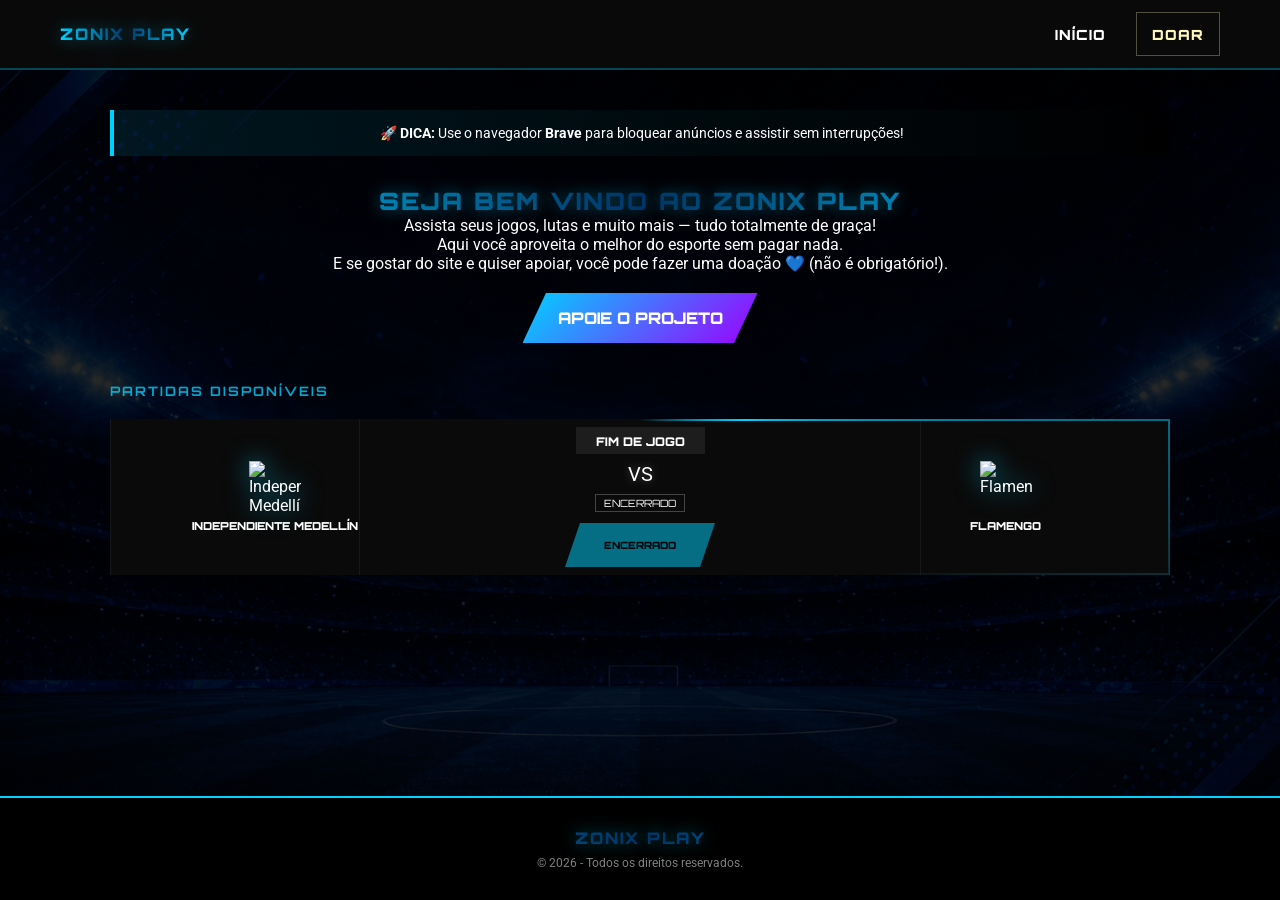
==== commit b00f834c: "Add files via upload" ====
--- a/index.html
+++ b/index.html
@@ -15,7 +15,7 @@
         <div class="modal-content">
             <span class="close-btn" onclick="closePlayer()">FECHAR [X]</span>
             <div class="iframe-container">
-                <iframe id="videoIframe" src="" frameborder="0" allowfullscreen scrolling="no" allow="autoplay; encrypted-media; picture-in-picture"></iframe>
+                <iframe id="videoIframe" src="" frameborder="0" allowfullscreen scrolling="no" referrerpolicy="no-referrer"></iframe>
             </div>
         </div>
     </div>
--- a/css/style.css
+++ b/css/style.css
@@ -1,93 +1,136 @@
-/* --- CONFIGURAÇÕES GERAIS --- */
-* { 
-    margin: 0; 
-    padding: 0; 
-    box-sizing: border-box; 
-    border-radius: 0 !important; 
-}
-
+/* ============================================================
+   ZONIX PLAY — style.css
+   ============================================================ */
+
+/* --- RESET E BASE --- */
+*, *::before, *::after {
+    margin: 0;
+    padding: 0;
+    box-sizing: border-box;
+    border-radius: 0 !important;
+}
+
+/* --- VARIÁVEIS GLOBAIS --- */
 :root {
-    --neon-blue: #00d2ff;
+    --neon-blue:   #00d2ff;
     --neon-purple: #9d00ff;
-    --live-red: #ff3333;
-    --dark-glass: rgba(10, 10, 10, 0.9);
-}
-
+    --live-red:    #ff3333;
+    --dark-bg:     #050505;
+    --card-bg:     #0a0a0a;
+}
+
+/* --- BODY --- */
 body {
-    background: #050505 url('../img/fundo.png') no-repeat center center fixed;
+    background:
+        linear-gradient(rgba(0,0,0,0.85), rgba(0,0,0,0.85)),
+        url('../img/fundo.png') no-repeat center center fixed;
     background-size: cover;
-    color: white;
+    color: #fff;
     font-family: 'Roboto', sans-serif;
     display: flex;
     flex-direction: column;
     min-height: 100vh;
-}
-
-.container { 
-    max-width: 1100px; 
-    margin: 0 auto; 
-    padding: 0 20px; 
-    width: 100%; 
-}
-
-/* --- NAVBAR --- */
-.navbar {
-    background: rgba(0, 0, 0, 0.95);
-    border-bottom: 2px solid rgba(0, 210, 255, 0.3);
+    padding-top: 70px; /* espaço para o header fixo */
+}
+
+/* --- CONTAINERS --- */
+.container {
+    max-width: 1100px;
+    margin: 0 auto;
+    padding: 0 20px;
+    width: 100%;
+}
+
+/* display:contents remove o container do fluxo, deixando o filho obedecer ao pai direto */
+.container-botao {
+    display: contents;
+}
+
+/* ============================================================
+   HEADER E NAVEGAÇÃO
+   ============================================================ */
+.main-header {
+    background: rgba(10,10,10,0.95);
+    height: 70px;
+    border-bottom: 2px solid rgba(0,210,255,0.3);
     position: fixed;
+    top: 0;
     width: 100%;
-    top: 0;
-    z-index: 1000;
-}
-
-.navbar-content { 
-    display: flex; 
-    justify-content: space-between; 
-    align-items: center; 
-    height: 70px; 
-}
-
-.logo-text { 
-    font-family: 'Orbitron'; 
-    font-size: 22px; 
-    color: var(--neon-blue); 
-    font-weight: 900; 
-}
-
-.tagline { 
-    font-size: 12px; 
-    font-weight: 900; 
+    z-index: 9999;
+}
+
+.nav-container {
+    display: flex;
+    justify-content: space-between;
+    align-items: center;
+    height: 100%;
+    max-width: 1200px;
+    margin: 0 auto;
+    padding: 0 20px;
+}
+
+.nav-links {
+    display: flex;
+    list-style: none;
+    gap: 30px;
+}
+
+.nav-item {
+    text-decoration: none;
+    color: #fff;
+    font-family: 'Orbitron', sans-serif;
+    font-weight: 900;
+    font-size: 14px;
     letter-spacing: 1px;
-}
-
-/* --- AVISO DO BRAVE EM AZUL --- */
+    transition: color 0.3s, text-shadow 0.3s;
+}
+
+.nav-item:hover {
+    color: var(--neon-blue);
+    text-shadow: 0 0 10px rgba(0,210,255,0.6);
+}
+
+.donate-link {
+    color: #fcf6ba;
+    border: 1px solid rgba(252,246,186,0.3);
+    padding: 5px 15px;
+}
+
+/* ============================================================
+   LOGO / TÍTULOS COM EFEITO SHINE
+   ============================================================ */
+.logo-text,
+.main-title.logo-text {
+    font-family: 'Orbitron', sans-serif;
+    font-weight: 900;
+    letter-spacing: 2px;
+    background: linear-gradient(to right, #00d2ff, #003366, #00d2ff, #003366, #00d2ff);
+    background-size: 200% auto;
+    -webkit-background-clip: text;
+    background-clip: text;
+    -webkit-text-fill-color: transparent;
+    animation: shine-blue 5s linear infinite;
+    filter: drop-shadow(0 0 8px rgba(0,210,255,0.4));
+}
+
+@keyframes shine-blue {
+    to { background-position: 200% center; }
+}
+
+/* ============================================================
+   SEÇÃO DE BOAS-VINDAS
+   ============================================================ */
+.welcome-section {
+    text-align: center;
+    padding: 40px 0;
+}
+
 .brave-alert {
-    background: linear-gradient(90deg, rgba(0, 210, 255, 0.15), rgba(0, 0, 0, 0.8));
-    border-left: 4px solid #00d2ff; /* Azul Neon */
+    background: linear-gradient(90deg, rgba(0,210,255,0.1), rgba(0,0,0,0.8));
+    border-left: 4px solid var(--neon-blue);
     padding: 15px;
     margin-bottom: 30px;
-    text-align: center;
     font-size: 14px;
-    color: #fff;
-    animation: fadeInDown 0.8s ease;
-}
-
-.brave-alert strong { 
-    color: #00d2ff; 
-    text-shadow: 0 0 10px rgba(0, 210, 255, 0.5);
-}
-.welcome-section { 
-    padding: 30px 0 40px;
-}
-
-main.container {
-    margin-top: 70px; /* altura EXATA do seu header */
-}
-
-.main-title { 
-    font-family: 'Orbitron'; 
-    font-size: 28px; 
-    margin-bottom: 10px;
 }
 
 .btn-pix-animated {
@@ -96,1058 +139,492 @@
     color: #fff;
     text-decoration: none;
     padding: 15px 35px;
-    font-family: 'Orbitron';
+    font-family: 'Orbitron', sans-serif;
     font-weight: 900;
     clip-path: polygon(10% 0, 100% 0, 90% 100%, 0 100%);
-    transition: 0.3s;
+    transition: transform 0.3s, filter 0.3s;
     margin-top: 20px;
-    box-shadow: 0 0 15px rgba(0, 210, 255, 0.3);
-}
-
-.btn-pix-animated:hover { 
-    transform: scale(1.05); 
-    filter: brightness(1.2); 
-    box-shadow: 0 0 25px rgba(157, 0, 255, 0.5);
-}
-
-.section-label {
-    font-family: 'Orbitron';
-    text-align: center;
-    font-size: 14px;
-    color: #888;
-    margin-bottom: 20px;
-    letter-spacing: 2px;
-}
-
-/* --- CARDS DE JOGOS --- */
-.jogos-grid { 
-    display: flex; 
-    flex-direction: column; 
-    gap: 20px; 
-    padding-bottom: 50px; 
+}
+
+.btn-pix-animated:hover {
+    transform: scale(1.05);
+    filter: brightness(1.2);
+}
+
+/* ============================================================
+   GRID E CARDS DE JOGO
+   ============================================================ */
+.jogos-grid {
+    display: flex;
+    flex-direction: column;
+    gap: 25px;
+    padding-bottom: 60px;
 }
 
 .match-card {
-    background: #0a0a0a; /* Fundo sólido para o conteúdo */
-    padding: 25px;
+    background: var(--card-bg);
+    min-height: 80px;
+    padding: 8px 20px;
     display: flex;
     align-items: center;
-    justify-content: space-between;
+    justify-content: space-around;
     position: relative;
     z-index: 1;
     overflow: hidden;
-    border: 1px solid rgba(0, 210, 255, 0.2); /* Borda padrão */
-}
-
-/* O "Brilho" que corre na borda */
+}
+
+/* --- Borda neon giratória via pseudo-elemento --- */
 .match-card::before {
     content: "";
     position: absolute;
-    top: -50%;
-    left: -50%;
-    width: 200%;
-    height: 200%;
-    background: conic-gradient(
-        transparent, 
-        #00d2ff, 
-        transparent 30%
-    );
+    top: -50%; left: -50%;
+    width: 200%; height: 200%;
+    background: conic-gradient(transparent, var(--neon-blue), transparent 30%);
     animation: rotate-border 4s linear infinite;
     z-index: -2;
 }
 
-/* Capa interna para o fundo não sumir */
 .match-card::after {
     content: "";
     position: absolute;
-    inset: 2px; /* Espessura da borda */
-    background: #0a0a0a;
+    inset: 2px;
+    background: var(--card-bg);
     z-index: -1;
+}
+
+/* Variante ao vivo: borda vermelha e animação mais rápida */
+.match-card.card-ao-vivo::before {
+    background: conic-gradient(transparent, var(--live-red), transparent 30%);
+    animation-duration: 2s;
 }
 
 @keyframes rotate-border {
     100% { transform: rotate(360deg); }
 }
 
-/* Destaque extra se o jogo estiver AO VIVO */
-.match-card.card-ao-vivo::before {
-    background: conic-gradient(
-        transparent, 
-        #ff3333, 
-        transparent 30%
-    );
-    animation-duration: 2s; /* Gira mais rápido no ao vivo */
-}
-
-/* ANIMAÇÃO PISCANTE AO VIVO */
-@keyframes blink-live {
-    0% { opacity: 1; }
-    50% { opacity: 0.3; }
-    100% { opacity: 1; }
-}
-
-.badge-ao-vivo {
-    color: var(--live-red);
-    border: 1px solid var(--live-red);
-    padding: 4px 12px;
+/* ============================================================
+   CONTEÚDO DO CARD (TIMES E PLACAR)
+   ============================================================ */
+.team {
+    width: 25%;
+    text-align: center;
+    display: flex;
+    flex-direction: column;
+    align-items: center;
+    gap: 5px;
+    z-index: 2;
+}
+
+.team img {
+    width: 52px;
+    height: 52px;
+    object-fit: contain;
+    filter: drop-shadow(0 0 12px rgba(0,210,255,0.6));
+    transition: filter 0.3s;
+}
+
+.team span {
+    font-family: 'Orbitron', sans-serif;
     font-size: 11px;
     font-weight: 900;
-    animation: blink-live 1.2s infinite;
-    display: inline-block;
-}
-
+    text-transform: uppercase;
+    white-space: normal;
+    line-height: 1.2;
+    margin-top: 2px;
+}
+
+.info-central {
+    width: 40%;
+    display: flex;
+    flex-direction: column;
+    align-items: center;
+    justify-content: center;
+    gap: 6px;
+    z-index: 2;
+}
+
+.campeonato-container {
+    background: rgba(255,255,255,0.08);
+    padding: 4px 20px;
+    width: fit-content;
+}
+
+.campeonato-nome {
+    font-family: 'Orbitron', sans-serif;
+    font-size: 12px;
+    font-weight: 900;
+    color: #fff;
+}
+
+.placar-final {
+    font-size: 20px;
+    color: #fff;
+    margin: 2px 0;
+    text-shadow: 0 0 10px rgba(255,255,255,0.3);
+}
+
+/* ============================================================
+   BADGES DE STATUS
+   ============================================================ */
+.badge-status {
+    font-size: 10px;
+    padding: 2px 8px;
+    border: 1px solid #444;
+    font-family: 'Orbitron', sans-serif;
+}
+
+.badge-status.ao-vivo {
+    color: var(--live-red);
+    border-color: var(--live-red);
+    animation: blink 1.2s infinite;
+    max-width: 200px;
+    text-align: center;
+}
+
+@keyframes blink {
+    0%, 100% { opacity: 1; }
+    50%       { opacity: 0.3; }
+}
+
+/* ============================================================
+   LOGOS DE FUNDO (MARCA D'ÁGUA)
+   ============================================================ */
+.bg-logo-container {
+    position: absolute;
+    inset: 0;
+    z-index: 0;
+    opacity: 0.15;
+    pointer-events: none;
+    display: flex;
+    justify-content: space-between;
+}
+
+.bg-logo {
+    width: 250px;
+    height: 250px;
+    filter: grayscale(1) brightness(0.5);
+    object-fit: contain;
+}
+
+.bg-logo.left  { align-self: center; }
+.bg-logo.right { align-self: center; }
+
+/* ============================================================
+   BOTÕES DE AÇÃO
+   ============================================================ */
 .btn-assistir {
     background: var(--neon-blue);
+    color: #000;
+    width: 150px;
+    height: 32px;
+    font-family: 'Orbitron', sans-serif;
+    font-weight: 900;
+    font-size: 10px;
     border: none;
-    color: #000;
-    padding: 10px 30px;
-    font-family: 'Orbitron';
-    font-weight: 900;
     cursor: pointer;
     clip-path: polygon(10% 0, 100% 0, 90% 100%, 0 100%);
-    transition: 0.3s;
-}
-
-.btn-assistir:hover {
+    display: flex;
+    align-items: center;
+    justify-content: center;
+    text-decoration: none;
+    margin-top: 5px;
+    transition: background 0.3s, box-shadow 0.3s;
+    z-index: 10;
+}
+
+.btn-assistir:hover:not(:disabled) {
     background: #fff;
-    box-shadow: 0 0 15px var(--neon-blue);
-}
-
-/* --- FOOTER COMPACTO --- */
+    box-shadow: 0 0 20px var(--neon-blue);
+}
+
+/* Pulso no botão quando o card está ao vivo */
+.card-ao-vivo .btn-assistir {
+    animation: pulse-blue 2s infinite;
+}
+
+@keyframes pulse-blue {
+    0%   { box-shadow: 0 0 0 0   rgba(0,210,255,0.7); }
+    70%  { box-shadow: 0 0 0 10px rgba(0,210,255,0);   }
+    100% { box-shadow: 0 0 0 0   rgba(0,210,255,0);   }
+}
+
+/* ============================================================
+   SECTION LABEL
+   ============================================================ */
+.section-label {
+    font-family: 'Orbitron', sans-serif;
+    font-size: 13px;
+    letter-spacing: 2px;
+    color: var(--neon-blue);
+    margin-bottom: 20px;
+    opacity: 0.8;
+}
+
+/* ============================================================
+   FOOTER
+   ============================================================ */
 .footer-final {
     background: #000;
-    padding: 20px 0;
+    padding: 30px 0;
     border-top: 2px solid var(--neon-blue);
+    text-align: center;
     margin-top: auto;
-    text-align: center;
-}
-
-.footer-brand { 
-    font-family: 'Orbitron'; 
-    color: var(--neon-blue); 
-    font-size: 16px; 
-    font-weight: 900;
-}
-
-.copyright { 
-    font-size: 10px; 
-    color: #555; 
-    margin-top: 5px; 
-    text-transform: uppercase;
-}
-
-/* --- MODAL PLAYER --- */
+}
+
+.copyright {
+    font-size: 12px;
+    opacity: 0.5;
+    margin-top: 8px;
+}
+
+/* ============================================================
+   MODAL DO PLAYER
+   ============================================================ */
 .modal {
-    position: fixed; 
-    inset: 0; 
-    background: rgba(0,0,0,0.98);
-    display: none; 
-    align-items: center; 
-    justify-content: center; 
-    z-index: 2000;
-}
-
-.modal-content { 
-    width: 95%; 
-    max-width: 900px; 
-    border: 2px solid var(--neon-blue); 
-    position: relative; 
-}
-
-.iframe-container { 
-    position: relative; 
-    padding-bottom: 56.25%; 
-    height: 0; 
-}
-
-.iframe-container iframe { 
-    position: absolute; 
-    top: 0; 
-    left: 0; 
-    width: 100%; 
-    height: 100%; 
-}
-
-.close-btn { 
-    position: absolute; 
-    top: -35px; 
-    right: 0; 
-    color: var(--neon-blue); 
-    cursor: pointer; 
-    font-family: 'Orbitron'; 
-    font-weight: 900;
-}
-
-/* --- ESTILOS EXCLUSIVOS PARA O PIX.HTML --- */
-
-.pix-section {
-    padding: 120px 0 50px;
-    text-align: center;
-    max-width: 600px;
-    margin: 0 auto;
-}
-
-.pix-description {
-    color: #aaa;
-    font-size: 14px;
-    margin-bottom: 30px;
-    line-height: 1.6;
-}
-
-.pix-card {
-    background: var(--dark-glass);
+    display: none;
+    position: fixed;
+    inset: 0;
+    background: rgba(0,0,0,0.92);
+    z-index: 99999;
+    align-items: center;
+    justify-content: center;
+}
+
+.modal.active { display: flex; }
+
+.modal-content {
+    width: 90%;
+    max-width: 900px;
+    background: var(--card-bg);
     border: 2px solid var(--neon-blue);
-    padding: 40px;
+    padding: 20px;
+}
+
+.close-btn {
+    display: block;
+    text-align: right;
+    color: var(--neon-blue);
+    font-family: 'Orbitron', sans-serif;
+    font-size: 12px;
+    cursor: pointer;
+    margin-bottom: 10px;
+}
+
+.iframe-container {
     position: relative;
-    box-shadow: 0 0 30px rgba(0, 210, 255, 0.2);
-}
-
-.pix-header {
-    background: var(--neon-blue);
-    color: #000;
-    font-family: 'Orbitron';
-    font-weight: 900;
-    padding: 5px 20px;
-    position: absolute;
-    top: -15px;
-    left: 50%;
-    transform: translateX(-50%);
-    font-size: 12px;
-}
-
-.qr-container {
-    background: #fff;
-    padding: 15px;
-    display: inline-block;
-    margin-bottom: 25px;
-    border: 4px solid var(--neon-purple);
-}
-
-.qr-code {
-    width: 200px;
-    height: 200px;
-    display: block;
-}
-
-.pix-input-group {
-    text-align: left;
-}
-
-.pix-input-group label {
-    display: block;
-    font-family: 'Orbitron';
-    font-size: 11px;
-    color: var(--neon-blue);
-    margin-bottom: 10px;
-}
-
-.copy-box {
-    display: flex;
-    gap: 0;
-}
-
-.copy-box input {
-    flex: 1;
-    background: #111;
-    border: 1px solid #333;
-    color: #fff;
-    padding: 12px;
-    font-size: 14px;
-}
-
-.copy-box button {
-    background: var(--neon-blue);
-    border: none;
-    color: #000;
-    padding: 0 20px;
-    font-family: 'Orbitron';
-    font-weight: 900;
-    cursor: pointer;
-    transition: 0.3s;
-}
-
-.copy-box button:hover {
-    background: #fff;
-}
-
-.pix-footer-msg {
-    margin-top: 30px;
-    font-size: 13px;
-    color: #666;
-}
-
-/* BOTÃO VOLTAR NA NAVBAR */
-.btn-voltar {
-    color: #fff;
-    text-decoration: none;
-    font-family: 'Orbitron';
-    font-size: 12px;
-    border: 1px solid #333;
-    padding: 8px 15px;
-    transition: 0.3s;
-}
-
-.btn-voltar:hover {
-    border-color: var(--neon-blue);
-    color: var(--neon-blue);
-}
-
-body {
-    /* Camada preta (80% de opacidade) por cima da imagem para escurecer */
-    background: linear-gradient(rgba(0, 0, 0, 0.8), rgba(0, 0, 0, 0.8)), 
-                url('../img/fundo.png');
-    
-    background-size: cover;
-    background-position: center;
-    
-    /* Faz o fundo ficar parado enquanto o conteúdo rola */
-    background-attachment: fixed; 
-    
-    background-repeat: no-repeat;
-    color: white;
-    font-family: 'Roboto', sans-serif;
-    display: flex;
-    flex-direction: column;
-    min-height: 100vh;
-}
-
-/* --- RESET E FUNDO --- */
-* { margin: 0; padding: 0; box-sizing: border-box; border-radius: 0 !important; }
-
-body {
-    background: linear-gradient(rgba(0, 0, 0, 0.85), rgba(0, 0, 0, 0.85)), url('../img/fundo.png');
-    background-size: cover;
-    background-attachment: fixed;
-    background-position: center;
-    color: white;
-    font-family: 'Roboto', sans-serif;
-    min-height: 100vh;
-    display: flex;
-    flex-direction: column;
-}
-
-.container { max-width: 1100px; margin: 0 auto; padding: 0 20px; width: 100%; }
-
-/* --- NAVBAR & AVISO --- */
-.navbar { background: rgba(0, 0, 0, 0.95); border-bottom: 2px solid #00d2ff; position: fixed; width: 100%; top: 0; z-index: 1000; }
-.navbar-content { display: flex; justify-content: space-between; align-items: center; height: 70px; }
-.logo-text { font-family: 'Orbitron'; font-size: 22px; color: #00d2ff; font-weight: 900; }
-
-.brave-alert {
-    background: linear-gradient(90deg, rgba(0, 210, 255, 0.1), rgba(0, 0, 0, 0.8));
-    border-left: 4px solid #00d2ff;
-    padding: 15px; margin-bottom: 30px; text-align: center; font-size: 14px;
-}
-.brave-alert strong { color: #00d2ff; }
-
-/* --- CARDS DE JOGO --- */
-.welcome-section { text-align: center; padding: 120px 0 40px; }
-.jogos-grid { display: flex; flex-direction: column; gap: 20px; padding-bottom: 50px; }
-
-.match-card {
-    background: rgba(10, 10, 10, 0.9);
-    padding: 25px;
-    display: flex;
-    align-items: center;
-    justify-content: space-between;
-    border: 1px solid rgba(255, 255, 255, 0.1);
-}
-
-.match-card:hover { border-color: #00d2ff; }
-
-.team { width: 30%; text-align: center; display: flex; flex-direction: column; align-items: center; gap: 10px; }
-.team img { width: 60px; height: 60px; object-fit: contain; }
-.team span { font-family: 'Orbitron'; font-size: 13px; font-weight: 900; }
-
-.info-central { width: 40%; text-align: center; display: flex; flex-direction: column; align-items: center; gap: 10px; }
-
-.campeonato-container { display: flex; align-items: center; gap: 8px; margin-bottom: 5px; }
-.logo-campeonato { width: 25px; height: auto; }
-.campeonato-nome { font-size: 10px; color: #888; text-transform: uppercase; letter-spacing: 1px; }
-
-/* --- PLACAR E BADGES --- */
-.placar-final { display: flex; align-items: center; gap: 15px; font-family: 'Orbitron'; font-size: 24px; font-weight: 900; color: #fff; }
-.placar-final .vs { font-size: 14px; color: #555; }
-
-.badge-status { font-family: 'Orbitron'; font-size: 11px; font-weight: 900; padding: 4px 12px; border: 1px solid #444; }
-
-@keyframes blink { 0% {opacity: 1} 50% {opacity: 0.3} 100% {opacity: 1} }
-.badge-status.ao-vivo { color: #ff3333; border-color: #ff3333; animation: blink 1.2s infinite; }
-.badge-status.encerrado { color: #ffff; background: rgb(34 161 175 / 94%); }
-
-/* --- BOTÕES --- */
-.btn-assistir {
-    background: #00d2ff; color: #000; border: none; padding: 12px 30px; 
-    font-family: 'Orbitron'; font-weight: 900; cursor: pointer;
-    clip-path: polygon(10% 0, 100% 0, 90% 100%, 0 100%);
-    transition: 0.3s;
-}
-.btn-assistir:hover { background: #fff; box-shadow: 0 0 20px #00d2ff; }
-
-.btn-pix-animated {
-    display: inline-block; text-decoration: none; background: linear-gradient(135deg, #00d2ff, #9d00ff);
-    color: #fff; padding: 15px 35px; font-family: 'Orbitron'; font-weight: 900;
-    clip-path: polygon(10% 0, 100% 0, 90% 100%, 0 100%); transition: 0.3s;
-}
-.btn-pix-animated:hover { transform: scale(1.05); filter: brightness(1.2); }
-
-/* --- FOOTER & MODAL --- */
-.footer-final { background: #000; padding: 25px 0; border-top: 2px solid #00d2ff; text-align: center; margin-top: auto; }
-.modal { position: fixed; inset: 0; background: rgba(0,0,0,0.98); display: none; align-items: center; justify-content: center; z-index: 2000; }
-.modal-content { width: 95%; max-width: 900px; border: 2px solid #00d2ff; position: relative; }
-.iframe-container { position: relative; padding-bottom: 56.25%; height: 0; background: #000; }
-.iframe-container iframe { position: absolute; top: 0; left: 0; width: 100%; height: 100%; border: none; }
-.close-btn { position: absolute; top: -35px; right: 0; color: #00d2ff; cursor: pointer; font-family: 'Orbitron'; font-weight: 900; }
-
-
-/* --- LOGO E TÍTULO COM DEGRADÊ SUAVE (MENOS PRETO) --- */
-.logo-text, .main-title.logo-text {
-    font-family: 'Orbitron', sans-serif;
-    font-weight: 900;
-    letter-spacing: 2px;
-    
-    /* Trocamos o preto por um Azul Marinho Profundo (#001529) */
-    background: linear-gradient(
-        to right, 
-        #00d2ff, 
-        #003366, 
-        #00d2ff, 
-        #003366, 
-        #00d2ff
-    );
-    background-size: 200% auto;
-    
-    -webkit-background-clip: text;
-    background-clip: text;
-    -webkit-text-fill-color: transparent;
-    
-    /* Animação suave */
-    animation: shine-blue 5s linear infinite;
-    
-    /* Glow leve para destacar no fundo do site */
-    filter: drop-shadow(0 0 8px rgba(0, 210, 255, 0.4));
-}
-
-/* Ajuste específico para o tamanho do título principal */
-.main-title.logo-text {
-    font-size: 32px;
-    text-align: center;
-    margin-bottom: 15px;
-    display: block;
-}
-
-@keyframes shine-blue {
-    to {
-        background-position: 200% center;
-    }
-}
-
-.team img {
-    width: 60px;
-    height: 60px;
-    object-fit: contain;
-    /* Sombra azul leve */
-    filter: drop-shadow(0 0 8px rgba(0, 210, 255, 0.5));
-    transition: 0.3s;
-}
-
-/* Efeito de pulso quando o jogo está ao vivo */
-.card-ao-vivo .team img {
-    animation: pulse-blue 2s infinite;
-}
-
-@keyframes pulse-blue {
-    0% { filter: drop-shadow(0 0 5px rgba(0, 210, 255, 0.4)); }
-    50% { filter: drop-shadow(0 0 15px rgba(0, 210, 255, 0.7)); }
-    100% { filter: drop-shadow(0 0 5px rgba(0, 210, 255, 0.4)); }
-}
-
-.match-card {
-    background: #0a0a0a; 
-    padding: 25px;
-    display: flex;
-    align-items: center;
-    justify-content: space-between;
-    position: relative;
-    z-index: 1;
-    overflow: hidden; /* Garante que os logos gigantes não saiam do card */
-    border-radius: 8px;
-}
-
-/* Brilho da borda animada */
-.match-card::before {
-    content: "";
-    position: absolute;
-    top: -50%;
-    left: -50%;
-    width: 200%;
-    height: 200%;
-    background: conic-gradient(
-        transparent, 
-        #00d2ff, 
-        transparent 30%
-    );
-    animation: rotate-border 4s linear infinite;
-    z-index: -2; /* Fica atrás de tudo */
-}
-
-/* Fundo preto interno que deixa a borda visível */
-.match-card::after {
-    content: "";
-    position: absolute;
-    inset: 2px; /* Define a grossura da borda */
-    background: #0a0a0a;
-    border-radius: 6px;
-    z-index: -1; /* Fica acima da borda mas abaixo dos logos gigantes */
-}
-
-.bg-logo-container {
+    width: 100%;
+    padding-top: 56.25%; /* 16:9 */
+}
+
+.iframe-container iframe {
     position: absolute;
     inset: 0;
     width: 100%;
     height: 100%;
-    overflow: hidden;
-    z-index: 0; /* Agora ele aparece sobre o fundo preto central */
-    pointer-events: none;
-    opacity: 0.12; /* Ajuste aqui se quiser mais claro ou escuro */
-}
-
-.bg-logo {
-    position: absolute;
-    width: 280px; /* Bem grande mesmo */
-    height: 280px;
-    object-fit: contain;
-    filter: grayscale(1) brightness(0.4);
-}
-
-/* Posicionamento e Animação */
-.bg-logo.left {
-    left: -60px;
-    top: -40px;
-    animation: float-bg-left 12s ease-in-out infinite;
-}
-
-.bg-logo.right {
-    right: -60px;
-    bottom: -40px;
-    animation: float-bg-right 12s ease-in-out infinite;
-}
-
-/* Garante que o conteúdo (Placar e Times) fique NA FRENTE de tudo */
-.team, .info-central {
-    position: relative;
-    z-index: 10; 
-}
-
-
-/* --- AJUSTE DE VISIBILIDADE DO CAMPEONATO --- */
-.campeonato-container {
+}
+
+/* ============================================================
+   CORREÇÕES GLOBAIS iOS / SAFARI MOBILE
+   ============================================================ */
+
+/* Evita zoom automático em inputs no iOS */
+input, select, textarea { font-size: 16px; }
+
+/* Corrige tremido do header fixo no Safari mobile */
+.main-header {
+    -webkit-transform: translateZ(0);
+    transform: translateZ(0);
+    -webkit-backface-visibility: hidden;
+    backface-visibility: hidden;
+}
+
+/* Área segura para iPhones com notch / Dynamic Island */
+body {
+    padding-left: env(safe-area-inset-left);
+    padding-right: env(safe-area-inset-right);
+    padding-bottom: env(safe-area-inset-bottom);
+}
+
+/* Smooth scroll nativo */
+html {
+    scroll-behavior: smooth;
+    -webkit-overflow-scrolling: touch;
+}
+
+/* Touch targets mínimos 44px (Apple HIG / Material Design) */
+.btn-assistir,
+.nav-item,
+.close-btn,
+.donate-link {
+    min-height: 44px;
     display: flex;
     align-items: center;
     justify-content: center;
-    gap: 10px;
-    margin-bottom: 12px;
-    padding: 5px 15px;
-    /* Fundo leve para destacar o texto */
-    background: rgba(255, 255, 255, 0.03);
-    border-radius: 20px;
-}
-
-.logo-campeonato {
-    width: 32px; /* Aumentado de 25px */
-    height: auto;
-    filter: drop-shadow(0 0 5px rgba(255, 255, 255, 0.4));
-    object-fit: contain;
-}
-
-.campeonato-nome {
-    font-family: 'Orbitron', sans-serif;
-    font-size: 13px; /* Aumentado */
-    font-weight: 900; /* Super negrito */
-    color: #ffffff; /* Branco puro para contraste máximo */
-    text-transform: uppercase;
-    letter-spacing: 1.5px;
-    /* Brilho leve no texto */
-    text-shadow: 0 0 10px rgba(255, 255, 255, 0.2);
-}
-
-/* --- CONTAINER DO HEADER --- */
-.main-header {
-    background: rgba(10, 10, 10, 0.95);
-    padding: 15px 5%;
-    border-bottom: 2px solid rgba(0, 210, 255, 0.3);
-    position: sticky;
-    top: 0;
-    z-index: 1000;
-}
-
-.nav-container {
-    display: flex;
-    justify-content: space-between;
-    align-items: center;
-    max-width: 1200px;
-    margin: 0 auto;
-}
-
-/* --- LINKS DE NAVEGAÇÃO --- */
-.nav-links {
-    display: flex;
-    list-style: none;
-    gap: 30px;
-}
-
-.nav-item {
-    text-decoration: none;
-    color: #ffffff;
-    font-family: 'Orbitron', sans-serif;
-    font-weight: 900;
-    font-size: 14px;
-    letter-spacing: 1px;
-    transition: 0.3s;
-}
-
-.nav-item:hover {
-    color: #00d2ff;
-    text-shadow: 0 0 10px rgba(0, 210, 255, 0.6);
-}
-
-/* Destaque especial para o link de DOAR */
-.donate-link {
-    color: #fcf6ba; /* Tom dourado suave */
-    border: 1px solid rgba(252, 246, 186, 0.3);
-    padding: 5px 15px;
-    border-radius: 4px;
-}
-
-.donate-link:hover {
-    background: rgba(252, 246, 186, 0.1);
-    color: #fcf6ba;
-    border-color: #fcf6ba;
-}
-
-
-/* ===== FIX ESPAÇO TOPO ===== */
-
-/* remove qualquer espaço invisível */
-main.container {
-    margin-top: 0 !important;
-    padding-top: 0 !important;
-}
-
-/* controla o espaço REAL abaixo do header */
-.welcome-section {
-    padding-top: 20px !important;
-}
-
-/* garante que o header não empurre nada */
-.main-header {
-    position: fixed;
-    top: 0;
-    height: 70px;
-    width: 100%;
-    z-index: 9999;
-}
-
-/* cria o espaço correto abaixo do header */
-body {
-    padding-top: 70px;
-}
-
-/* ===== FIX TIMES MOBILE ===== */
-@media (max-width: 768px) {
+}
+
+/* ============================================================
+   CELULAR PEQUENO — até 380px (Galaxy A, iPhone SE, etc.)
+   ============================================================ */
+@media (max-width: 380px) {
+    body { padding-top: 60px; }
+
+    .main-header { height: 60px; }
+
+    .nav-links { gap: 12px; }
+
+    .nav-item { font-size: 11px; letter-spacing: 0; }
+
+    .welcome-section { padding: 20px 0; }
+
+    .brave-alert { font-size: 12px; padding: 10px; }
 
     .match-card {
         flex-direction: column;
-        align-items: center;
-        gap: 15px;
-        text-align: center;
+        padding: 16px 12px;
+        gap: 12px;
+        min-height: unset;
     }
 
     .team {
         width: 100%;
         flex-direction: row;
         justify-content: center;
-        align-items: center;
-        gap: 10px;
+        gap: 12px;
     }
 
-    .team img {
-        width: 40px;
-        height: 40px;
-    }
-
-    .team span {
-        font-size: 12px;
-    }
-
-    .info-central {
-        width: 100%;
-        order: -1; /* sobe o placar/info */
-    }
-
-    .placar-final {
-        font-size: 18px;
-        gap: 8px;
-    }
+    .team img { width: 40px; height: 40px; }
+
+    .team span { font-size: 10px; text-align: left; max-width: 100px; }
+
+    .info-central { width: 100%; gap: 6px; }
+
+    .campeonato-nome { font-size: 9px; }
+
+    .placar-final { font-size: 16px; }
 
     .btn-assistir {
         width: 100%;
-        max-width: 200px;
+        clip-path: none;
+        height: 44px;
+        font-size: 11px;
     }
 
-    .campeonato-container {
+    .bg-logo { display: none; }
+}
+
+/* ============================================================
+   CELULAR PADRÃO — 381px até 768px
+   ============================================================ */
+@media (min-width: 381px) and (max-width: 768px) {
+    .match-card {
         flex-direction: column;
-        gap: 5px;
+        gap: 14px;
+        padding: 18px 16px;
+        min-height: unset;
     }
-}
-
-/* --- AJUSTE ORGANIZADO DOS TIMES --- */
-
-.team { 
-    width: 32%; /* Define uma largura fixa para evitar que o centro se mova */
-    text-align: center; 
-    display: flex; 
-    flex-direction: column; 
-    align-items: center; 
-    justify-content: center;
-    gap: 12px; 
-    z-index: 10; 
-    position: relative;
-    padding: 10px;
-}
-
-/* Container do Escudo para dar destaque */
-.team img { 
-    width: 75px; /* Aumentei um pouco para destaque */
-    height: 75px; 
-    object-fit: contain; 
-    filter: drop-shadow(0 0 12px rgba(0, 210, 255, 0.6)); 
-    transition: transform 0.3s ease;
-}
-
-.match-card:hover .team img {
-    transform: scale(1.1); /* Efeito de zoom leve ao passar o mouse no card */
-}
-
-/* Estilo do Nome do Time */
-.team span { 
-    font-family: 'Orbitron', sans-serif; 
-    font-size: 14px; 
-    font-weight: 900; 
-    text-transform: uppercase; 
-    color: #ffffff;
-    letter-spacing: 1px;
-    text-shadow: 2px 2px 4px rgba(0, 0, 0, 0.8);
-    white-space: nowrap; /* Impede que o nome quebre em duas linhas */
-}
-
-/* --- LOGOS DE FUNDO (MARCA D'ÁGUA) --- */
-.bg-logo-container {
-    position: absolute;
-    inset: 0; 
-    z-index: 0;
-    opacity: 0.15; /* Levemente mais visível para o efeito que você quer */
-    pointer-events: none;
-    overflow: hidden;
-}
-
-.bg-logo {
-    position: absolute;
-    width: 250px; 
-    height: 250px;
-    filter: grayscale(1) brightness(0.5);
-    object-fit: contain;
-}
-
-/* Posicionamento preciso nos cantos */
-.bg-logo.left { 
-    left: -40px; 
-    top: 50%; 
-    transform: translateY(-50%); 
-}
-
-.bg-logo.right { 
-    right: -40px; 
-    top: 50%; 
-    transform: translateY(-50%); 
-}
-
-/* --- AJUSTE PARA MOBILE --- */
-@media (max-width: 768px) {
+
     .team {
         width: 100%;
-        padding: 5px;
+        flex-direction: row;
+        justify-content: center;
+        gap: 14px;
     }
-    
-    .team span {
-        font-size: 12px;
-        white-space: normal; /* No mobile permite quebrar se o nome for gigante */
+
+    .team img { width: 50px; height: 50px; }
+
+    .team span { font-size: 11px; text-align: left; max-width: 130px; }
+
+    .info-central { width: 100%; gap: 8px; }
+
+    .btn-assistir {
+        width: 90%;
+        max-width: 280px;
+        height: 44px;
+        font-size: 11px;
     }
 
-    .team img {
-        width: 60px;
-        height: 60px;
+    .bg-logo { width: 100px; opacity: 0.06; }
+
+    .jogos-grid { gap: 16px; }
+}
+
+/* ============================================================
+   LANDSCAPE — altura menor que 500px (celular deitado)
+   ============================================================ */
+@media (max-height: 500px) and (orientation: landscape) {
+    body { padding-top: 55px; }
+
+    .main-header { height: 55px; }
+
+    .welcome-section { padding: 16px 0; }
+
+    .match-card {
+        flex-direction: row;
+        min-height: 70px;
+        padding: 6px 16px;
     }
-    
-    .bg-logo {
-        width: 150px;
-        height: 150px;
-        opacity: 0.1;
-    }
-}
-
-#player-aviso {
-    position: absolute;
-    top: 50%;
-    left: 50%;
-    transform: translate(-50%, -50%);
-    z-index: 1; /* Fica atrás do iframe quando ele carregar, mas visível antes */
-    text-align: center;
-    width: 80%;
-    pointer-events: none;
-    transition: opacity 0.5s ease;
-}
-
-.loader-aviso p {
-    color: var(--neon-blue);
-    font-family: 'Orbitron', sans-serif;
-    font-size: 18px;
-    font-weight: bold;
-    margin-bottom: 10px;
-    text-shadow: 0 0 10px rgba(0, 210, 255, 0.5);
-}
-
-.loader-aviso span {
-    color: #ccc;
-    font-size: 14px;
-}
-
-/* Garante que o iframe fique por cima do aviso após carregar */
-#videoIframe {
-    position: relative;
-    z-index: 2;
-    background: black; /* Fundo preto enquanto carrega */
-}
-/* Container da mensagem de aguarde */
-.player-placeholder {
-    position: absolute;
-    top: 0;
-    left: 0;
-    width: 100%;
-    height: 100%;
-    display: flex;
-    flex-direction: column;
-    align-items: center;
-    justify-content: center;
-    background: #000; /* Fundo preto puro para esconder o iframe vazio */
-    z-index: 10; /* Fica NA FRENTE do iframe inicialmente */
-    text-align: center;
-    pointer-events: none; /* Permite clicar no player se necessário */
-}
-
-.loader-text {
-    color: #00d2ff;
-    font-family: 'Orbitron', sans-serif;
-    font-size: 20px;
-    font-weight: 900;
-    margin-bottom: 10px;
-    text-shadow: 0 0 10px rgba(0, 210, 255, 0.7);
-}
-
-.sub-text {
-    color: #888;
-    font-size: 14px;
-    max-width: 80%;
-}
-
-/* Esconde o iframe enquanto a mensagem estiver ativa */
-.iframe-container iframe {
-    z-index: 5;
-}
-
-/* Garante que o container do iframe tenha altura */
-.iframe-container {
-    position: relative;
-    width: 100%;
-    background: #000;
-    aspect-ratio: 16 / 9; /* Mantém o formato de TV */
-}
-
-#videoIframe {
-    width: 100%;
-    height: 100%;
-    border: none;
-    display: block;
-}
-
-.modal-header {
-    display: flex;
-    justify-content: space-between;
-    padding: 10px;
-    background: #111;
-}
-
-.btn-refresh {
-    background: #444;
-    color: #fff;
-    border: none;
-    padding: 5px 10px;
-    font-size: 11px;
-    cursor: pointer;
-}
-
-.btn-close {
-    background: #ff3333;
-    color: #fff;
-    border: none;
-    padding: 5px 15px;
-    font-weight: bold;
-    cursor: pointer;
-}
-
-#videoIframe {
-    width: 100%;
-    height: 100%;
-    border: none;
-    background-color: #000;
-    /* Força a renderização correta em navegadores Chrome/Edge */
-    image-rendering: auto;
-    outline: none;
-}
-
-.iframe-container {
-    position: relative;
-    width: 100%;
-    background: #000;
-    aspect-ratio: 16 / 9;
-    overflow: hidden; /* Garante que nada escape da área do vídeo */
-}
-
-
-/* --- ESTILO DO MODAL --- */
-.modal {
-    display: none;
-    position: fixed;
-    inset: 0;
-    background: rgba(0, 0, 0, 0.98); /* Fundo quase todo preto */
-    z-index: 99999;
-    align-items: center;
-    justify-content: center;
-}
-
-.modal-content {
-    width: 95%;
-    max-width: 1000px;
-    position: relative;
-    background: #000;
-    border: 2px solid #00d2ff; /* Bordas Neon para destacar */
-}
-
-/* --- CONTAINER DO VÍDEO (CRÍTICO) --- */
-.iframe-container {
-    position: relative;
-    width: 100%;
-    padding-bottom: 56.25%; /* Mantém proporção 16:9 */
-    height: 0;
-    background: #000;
-}
-
-#videoIframe {
-    position: absolute;
-    top: 0;
-    left: 0;
-    width: 100% !important;
-    height: 100% !important;
-    border: none;
-    display: block !important; /* Força o elemento a existir */
-    
-    /* Remove filtros que podem causar tela preta em vídeo protegido */
-    filter: none !important;
-    -webkit-filter: none !important;
-}
-
-/* --- MENSAGEM DE AGUARDE --- */
-.player-placeholder {
-    position: absolute;
-    top: 0;
-    left: 0;
-    width: 100%;
-    height: 100%;
-    background: #000;
-    display: flex;
-    flex-direction: column;
-    align-items: center;
-    justify-content: center;
-    z-index: 10;
-    text-align: center;
-}
-
-.loader-text {
-    color: #00d2ff;
-    font-family: 'Orbitron', sans-serif;
-    font-size: 1.2rem;
-    text-shadow: 0 0 10px #00d2ff;
-}
-
-.close-btn {
-    position: absolute;
-    top: -40px;
-    right: 0;
-    color: #fff;
-    cursor: pointer;
-    font-weight: bold;
-    font-family: 'Roboto', sans-serif;
-}
-
-/* Centralização universal para TV e PC */
-.modal {
-    display: none;
-    position: fixed;
-    top: 0;
-    left: 0;
-    width: 100%;
-    height: 100%;
-    background: rgba(0, 0, 0, 0.98);
-    z-index: 10000;
-}
-
-.modal-content {
-    position: absolute;
-    top: 50%;
-    left: 50%;
-    transform: translate(-50%, -50%); /* O segredo para centralizar na TV */
-    width: 90%;
-    max-width: 900px;
-    background: #000;
-    border: 2px solid #00d2ff;
-    box-shadow: 0 0 30px rgba(0, 210, 255, 0.3);
-}
-
-.iframe-container {
-    position: relative;
-    width: 100%;
-    height: 0;
-    padding-bottom: 56.25%; /* Mantém o formato 16:9 fixo */
-    background: #000;
-}
-
-#videoIframe {
-    position: absolute;
-    top: 0;
-    left: 0;
-    width: 100% !important;
-    height: 100% !important;
-    border: none;
-}
-
-.close-btn {
-    position: absolute;
-    top: -45px;
-    right: 0;
-    color: #00d2ff;
-    font-family: 'Orbitron', sans-serif;
-    font-size: 18px;
-    cursor: pointer;
-    background: rgba(0,0,0,0.5);
-    padding: 5px 10px;
+
+    .team img { width: 36px; height: 36px; }
+
+    .team span { font-size: 9px; }
+
+    .placar-final { font-size: 16px; }
+
+    .btn-assistir { height: 44px; width: 130px; font-size: 9px; }
+}
+
+/* ============================================================
+   TABLET — 769px até 1024px
+   ============================================================ */
+@media (min-width: 769px) and (max-width: 1024px) {
+    .container { max-width: 900px; }
+
+    .team img { width: 58px; height: 58px; }
+
+    .team span { font-size: 12px; }
+
+    .match-card { padding: 10px 20px; }
+
+    .jogos-grid { gap: 20px; }
+}
+
+/* ============================================================
+   TV SMART / TELAS GRANDES — acima de 1440px
+   ============================================================ */
+@media (min-width: 1441px) {
+    body { padding-top: 90px; }
+
+    .main-header { height: 90px; }
+
+    .container { max-width: 1600px; }
+
+    .nav-container { max-width: 1600px; }
+
+    .nav-item { font-size: 20px; letter-spacing: 2px; }
+
+    .donate-link { padding: 8px 24px; }
+
+    .match-card { min-height: 140px; padding: 16px 40px; }
+
+    .team img { width: 100px; height: 100px; }
+
+    .team span { font-size: 18px; }
+
+    .info-central { gap: 14px; }
+
+    .campeonato-nome { font-size: 16px; }
+
+    .placar-final { font-size: 40px; }
+
+    .badge-status { font-size: 14px; padding: 4px 16px; }
+
+    .btn-assistir { width: 260px; height: 58px; font-size: 16px; }
+
+    .jogos-grid { gap: 30px; }
+
+    .section-label { font-size: 20px; letter-spacing: 4px; margin-bottom: 30px; }
+
+    .footer-final { padding: 50px 0; }
+
+    .brave-alert { font-size: 18px; padding: 20px; }
 }
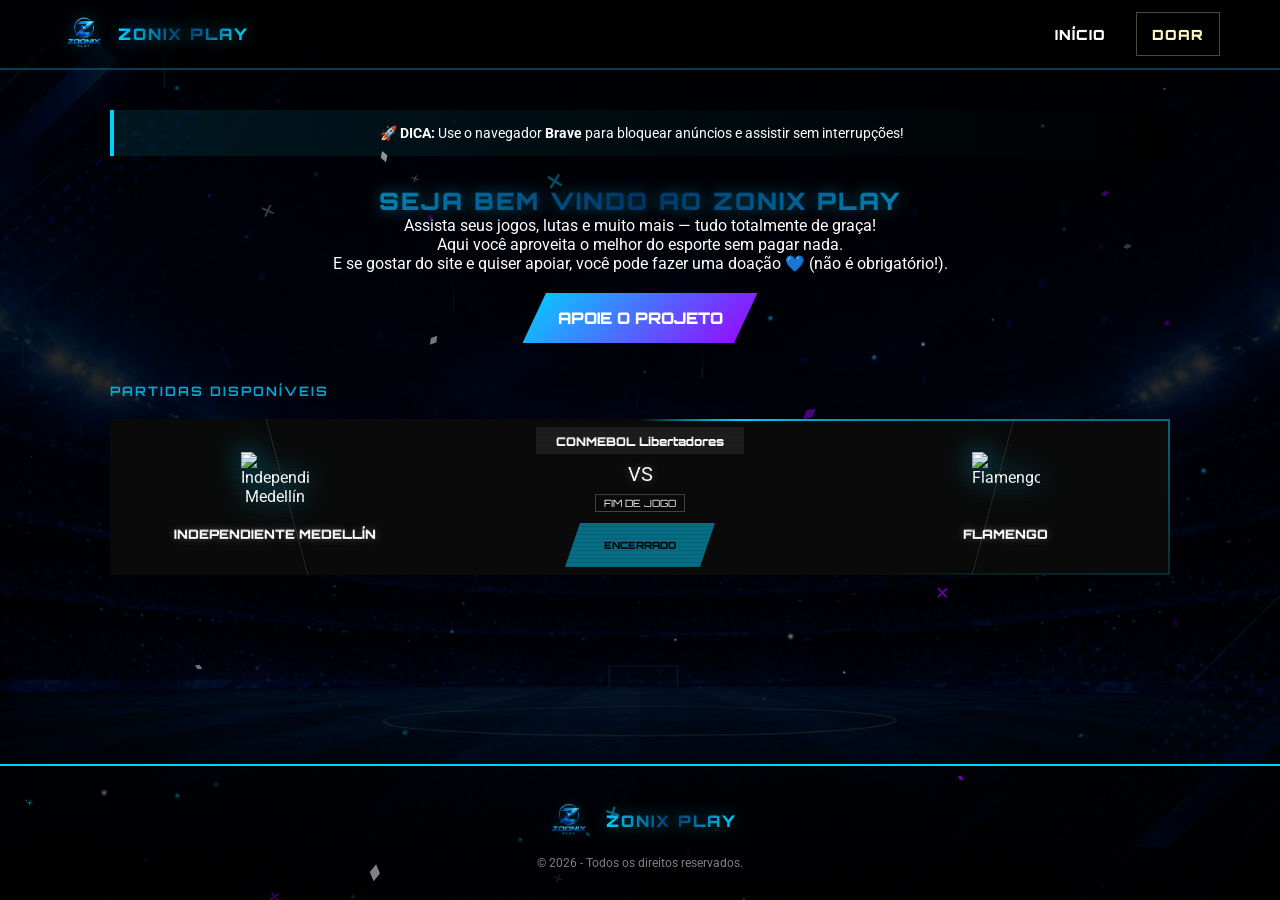
==== commit 4a146599: "Add files via upload" ====
--- a/index.html
+++ b/index.html
@@ -20,37 +20,41 @@
         </div>
     </div>
 
-<header class="main-header">
-    <nav class="nav-container">
-        <!-- O Nome do site com o efeito animado -->
-        <div class="logo-text">ZONIX PLAY</div>
-        
-        <ul class="nav-links">
-            <li><a href="index.html" class="nav-item">INÍCIO</a></li>
-            <li><a href="pix.html" class="nav-item donate-link">DOAR</a></li>
-        </ul>
-    </nav>
-</header>
+    <header class="main-header">
+        <nav class="nav-container">
+            <!-- LOGO NO HEADER -->
+            <a href="index.html" class="header-brand">
+                <img src="img/logo-zoonix.png" alt="ZONIX PLAY" class="header-logo">
+                <span class="logo-text">ZONIX PLAY</span>
+            </a>
+
+            <ul class="nav-links">
+                <li><a href="index.html" class="nav-item">INÍCIO</a></li>
+                <li><a href="pix.html" class="nav-item donate-link">DOAR</a></li>
+            </ul>
+        </nav>
+    </header>
+
     <main class="container">
-            <section class="welcome-section">
-        <!-- AVISO BRAVE -->
-        <div class="brave-alert">
-            🚀 <strong>DICA:</strong> Use o navegador <strong>Brave</strong> para bloquear anúncios e assistir sem interrupções!
-        </div>
-        
-        <h2 class="main-title logo-text">SEJA BEM VINDO AO ZONIX PLAY</h2>
-        <p class="welcome-text">
-            Assista seus jogos, lutas e muito mais — tudo totalmente de graça! <br>
-            Aqui você aproveita o melhor do esporte sem pagar nada.
-        </p>
-        
-        <p class="support-text">
-            E se gostar do site e quiser apoiar, você pode fazer uma doação 💙 (não é obrigatório!).
-        </p>
+        <section class="welcome-section">
+            <!-- AVISO BRAVE -->
+            <div class="brave-alert">
+                🚀 <strong>DICA:</strong> Use o navegador <strong>Brave</strong> para bloquear anúncios e assistir sem interrupções!
+            </div>
 
-        <!-- APOIE O PROJETO -->
-        <a href="pix.html" class="btn-pix-animated">APOIE O PROJETO</a>
-    </section>
+            <h2 class="main-title logo-text">SEJA BEM VINDO AO ZONIX PLAY</h2>
+            <p class="welcome-text">
+                Assista seus jogos, lutas e muito mais — tudo totalmente de graça! <br>
+                Aqui você aproveita o melhor do esporte sem pagar nada.
+            </p>
+
+            <p class="support-text">
+                E se gostar do site e quiser apoiar, você pode fazer uma doação 💙 (não é obrigatório!).
+            </p>
+
+            <!-- APOIE O PROJETO -->
+            <a href="pix.html" class="btn-pix-animated">APOIE O PROJETO</a>
+        </section>
 
         <h3 class="section-label">PARTIDAS DISPONÍVEIS</h3>
         <div id="lista-jogos" class="jogos-grid">
@@ -59,10 +63,15 @@
     </main>
 
     <footer class="footer-final">
-        <div class="footer-brand logo-text">ZONIX PLAY</div> <!-- Adicionei logo-text aqui -->
+        <!-- LOGO NO FOOTER -->
+        <div class="footer-brand">
+            <img src="img/logo-zoonix.png" alt="ZONIX PLAY" class="footer-logo">
+            <span class="logo-text">ZONIX PLAY</span>
+        </div>
         <p class="copyright">&copy; 2026 - Todos os direitos reservados.</p>
     </footer>
 
+    <script src="particles.js"></script>
     <script src="script.js"></script>
 </body>
-</html>
+</html>
--- a/css/style.css
+++ b/css/style.css
@@ -50,7 +50,7 @@
    HEADER E NAVEGAÇÃO
    ============================================================ */
 .main-header {
-    background: rgba(10,10,10,0.95);
+    background: rgba(0,0,0,0.52);
     height: 70px;
     border-bottom: 2px solid rgba(0,210,255,0.3);
     position: fixed;
@@ -94,6 +94,36 @@
     color: #fcf6ba;
     border: 1px solid rgba(252,246,186,0.3);
     padding: 5px 15px;
+}
+
+/* Logo no header */
+.header-brand {
+    display: flex;
+    align-items: center;
+    gap: 10px;
+    text-decoration: none;
+}
+
+.header-logo {
+    height: 48px;
+    width: auto;
+    object-fit: contain;
+    display: block;
+    filter: drop-shadow(0 0 8px rgba(0,210,255,0.4));
+    transition: filter 0.3s;
+}
+
+.header-brand:hover .header-logo {
+    filter: drop-shadow(0 0 14px rgba(0,210,255,0.8));
+}
+
+/* Logo + nome no footer */
+.footer-brand {
+    display: flex;
+    align-items: center;
+    justify-content: center;
+    gap: 12px;
+    margin-bottom: 10px;
 }
 
 /* ============================================================
@@ -173,6 +203,27 @@
     overflow: hidden;
 }
 
+/* Scanlines sobrepostas ao card */
+.match-card .scanlines {
+    position: absolute;
+    inset: 0;
+    background: repeating-linear-gradient(
+        to bottom,
+        transparent 0px,
+        transparent 3px,
+        rgba(0, 0, 0, 0.13) 3px,
+        rgba(0, 0, 0, 0.13) 4px
+    );
+    pointer-events: none;
+    z-index: 5;
+    animation: scanline-move 8s linear infinite;
+}
+
+@keyframes scanline-move {
+    0%   { background-position: 0 0; }
+    100% { background-position: 0 100px; }
+}
+
 /* --- Borda neon giratória via pseudo-elemento --- */
 .match-card::before {
     content: "";
@@ -216,21 +267,22 @@
 }
 
 .team img {
-    width: 52px;
-    height: 52px;
+    width: 68px;
+    height: 68px;
     object-fit: contain;
-    filter: drop-shadow(0 0 12px rgba(0,210,255,0.6));
+    filter: drop-shadow(0 0 14px rgba(0,210,255,0.7));
     transition: filter 0.3s;
 }
 
 .team span {
     font-family: 'Orbitron', sans-serif;
-    font-size: 11px;
+    font-size: 13px;
     font-weight: 900;
     text-transform: uppercase;
     white-space: normal;
     line-height: 1.2;
     margin-top: 2px;
+    text-shadow: 0 0 8px rgba(255,255,255,0.3);
 }
 
 .info-central {
@@ -293,21 +345,22 @@
     position: absolute;
     inset: 0;
     z-index: 0;
-    opacity: 0.15;
     pointer-events: none;
-    display: flex;
-    justify-content: space-between;
+    overflow: hidden;
 }
 
 .bg-logo {
-    width: 250px;
-    height: 250px;
-    filter: grayscale(1) brightness(0.5);
+    position: absolute;
+    width: 230px;
+    height: 230px;
+    filter: grayscale(1) brightness(0.7);
     object-fit: contain;
-}
-
-.bg-logo.left  { align-self: center; }
-.bg-logo.right { align-self: center; }
+    opacity: 0.28;
+    top: 50%;
+}
+
+.bg-logo.left  { left: -80px; transform: translateY(-40%) rotate(-15deg); }
+.bg-logo.right { right: -80px; transform: translateY(-40%) rotate(15deg); }
 
 /* ============================================================
    BOTÕES DE AÇÃO
@@ -337,15 +390,20 @@
     box-shadow: 0 0 20px var(--neon-blue);
 }
 
-/* Pulso no botão quando o card está ao vivo */
+/* Pulso + piscar no botão quando o card está ao vivo */
 .card-ao-vivo .btn-assistir {
-    animation: pulse-blue 2s infinite;
+    animation: pulse-blue 2s infinite, blink-btn 1.2s infinite;
 }
 
 @keyframes pulse-blue {
     0%   { box-shadow: 0 0 0 0   rgba(0,210,255,0.7); }
     70%  { box-shadow: 0 0 0 10px rgba(0,210,255,0);   }
     100% { box-shadow: 0 0 0 0   rgba(0,210,255,0);   }
+}
+
+@keyframes blink-btn {
+    0%, 100% { opacity: 1; }
+    50%       { opacity: 0.6; }
 }
 
 /* ============================================================
@@ -364,11 +422,21 @@
    FOOTER
    ============================================================ */
 .footer-final {
-    background: #000;
+    background: #00000085;
     padding: 30px 0;
     border-top: 2px solid var(--neon-blue);
     text-align: center;
     margin-top: auto;
+}
+
+/* Logo no footer */
+.footer-logo {
+    height: 50px;
+    width: auto;
+    object-fit: contain;
+    display: block;
+    filter: drop-shadow(0 0 8px rgba(0,210,255,0.3));
+    opacity: 0.85;
 }
 
 .copyright {
@@ -463,89 +531,84 @@
 }
 
 /* ============================================================
-   CELULAR PEQUENO — até 380px (Galaxy A, iPhone SE, etc.)
+   CELULAR PEQUENO — ate 380px (Galaxy A, iPhone SE, etc.)
    ============================================================ */
 @media (max-width: 380px) {
     body { padding-top: 60px; }
-
     .main-header { height: 60px; }
-
     .nav-links { gap: 12px; }
-
     .nav-item { font-size: 11px; letter-spacing: 0; }
-
     .welcome-section { padding: 20px 0; }
-
     .brave-alert { font-size: 12px; padding: 10px; }
 
+    /* Card em linha: time | centro | time */
     .match-card {
-        flex-direction: column;
-        padding: 16px 12px;
-        gap: 12px;
+        flex-direction: row;
+        align-items: center;
+        justify-content: space-between;
+        padding: 10px 8px;
+        gap: 4px;
         min-height: unset;
     }
-
     .team {
-        width: 100%;
-        flex-direction: row;
-        justify-content: center;
-        gap: 12px;
+        width: 22%;
+        flex-direction: column;
+        align-items: center;
+        gap: 4px;
     }
-
-    .team img { width: 40px; height: 40px; }
-
-    .team span { font-size: 10px; text-align: left; max-width: 100px; }
-
-    .info-central { width: 100%; gap: 6px; }
-
-    .campeonato-nome { font-size: 9px; }
-
-    .placar-final { font-size: 16px; }
-
+    .team img { width: 34px; height: 34px; }
+    .team span { font-size: 8px; text-align: center; }
+    .info-central { width: 52%; gap: 4px; }
+    .campeonato-container { padding: 2px 8px; }
+    .campeonato-nome { font-size: 8px; }
+    .placar-final { font-size: 14px; }
+    .badge-status { font-size: 8px; padding: 2px 6px; }
     .btn-assistir {
         width: 100%;
         clip-path: none;
-        height: 44px;
-        font-size: 11px;
+        height: 30px;
+        font-size: 8px;
+        margin-top: 2px;
     }
 
-    .bg-logo { display: none; }
-}
-
-/* ============================================================
-   CELULAR PADRÃO — 381px até 768px
+    .jogos-grid { gap: 12px; }
+}
+
+/* ============================================================
+   CELULAR PADRAO — 381px ate 768px
    ============================================================ */
 @media (min-width: 381px) and (max-width: 768px) {
+    /* Card em linha: time | centro | time */
     .match-card {
-        flex-direction: column;
-        gap: 14px;
-        padding: 18px 16px;
+        flex-direction: row;
+        align-items: center;
+        justify-content: space-between;
+        padding: 12px 12px;
+        gap: 6px;
         min-height: unset;
     }
-
     .team {
+        width: 22%;
+        flex-direction: column;
+        align-items: center;
+        gap: 5px;
+    }
+    .team img { width: 44px; height: 44px; }
+    .team span { font-size: 9px; text-align: center; }
+    .info-central { width: 52%; gap: 6px; }
+    .campeonato-container { padding: 3px 10px; }
+    .campeonato-nome { font-size: 9px; }
+    .placar-final { font-size: 18px; }
+    .badge-status { font-size: 9px; }
+    .btn-assistir {
         width: 100%;
-        flex-direction: row;
-        justify-content: center;
-        gap: 14px;
+        clip-path: none;
+        height: 36px;
+        font-size: 9px;
+        margin-top: 3px;
     }
 
-    .team img { width: 50px; height: 50px; }
-
-    .team span { font-size: 11px; text-align: left; max-width: 130px; }
-
-    .info-central { width: 100%; gap: 8px; }
-
-    .btn-assistir {
-        width: 90%;
-        max-width: 280px;
-        height: 44px;
-        font-size: 11px;
-    }
-
-    .bg-logo { width: 100px; opacity: 0.06; }
-
-    .jogos-grid { gap: 16px; }
+    .jogos-grid { gap: 14px; }
 }
 
 /* ============================================================
@@ -574,7 +637,7 @@
 }
 
 /* ============================================================
-   TABLET — 769px até 1024px
+   TABLET — 769px ate 1024px
    ============================================================ */
 @media (min-width: 769px) and (max-width: 1024px) {
     .container { max-width: 900px; }
@@ -586,6 +649,15 @@
     .match-card { padding: 10px 20px; }
 
     .jogos-grid { gap: 20px; }
+
+    .bg-logo { width: 200px; height: 200px; }
+}
+
+/* ============================================================
+   DESKTOP — 1025px ate 1440px
+   ============================================================ */
+@media (min-width: 1025px) and (max-width: 1440px) {
+    .bg-logo { width: 260px; height: 260px; }
 }
 
 /* ============================================================
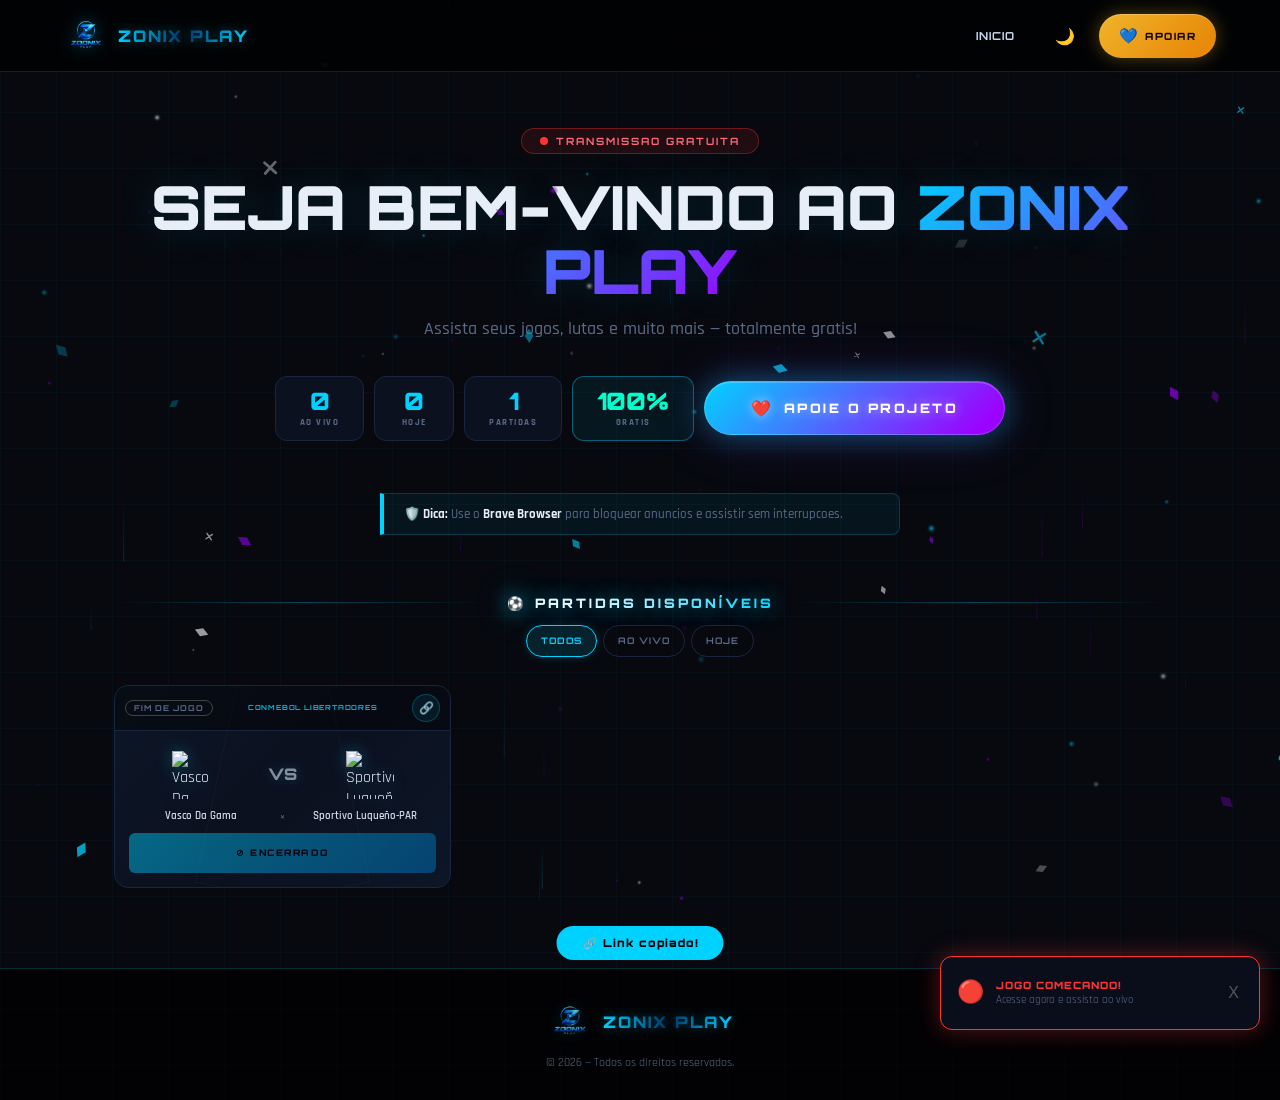
==== commit 1885722d: "Add files via upload" ====
--- a/index.html
+++ b/index.html
@@ -5,7 +5,7 @@
     <meta name="viewport" content="width=device-width, initial-scale=1.0">
     <title>ZONIX PLAY | AO VIVO</title>
     <meta name="referrer" content="no-referrer">
-    <link href="https://fonts.googleapis.com/css2?family=Orbitron:wght@700;900&family=Roboto:wght@400;900&display=swap" rel="stylesheet">
+    <link href="https://fonts.googleapis.com/css2?family=Orbitron:wght@700;900&family=Rajdhani:wght@500;600;700&display=swap" rel="stylesheet">
     <link rel="stylesheet" href="css/style.css">
 </head>
 <body>
@@ -20,58 +20,143 @@
         </div>
     </div>
 
+    <!-- NOTIFICACAO DE JOGO -->
+    <div id="notif" class="game-notif">
+        <span class="notif-icon">🔴</span>
+        <div class="notif-text">
+            <strong id="notif-title">JOGO COMECANDO!</strong>
+            <span id="notif-sub">Acesse agora e assista ao vivo</span>
+        </div>
+        <button class="notif-close" onclick="fecharNotif()">X</button>
+    </div>
+
+    <!-- TOAST DE COMPARTILHAR -->
+    <div id="share-toast" class="share-toast">🔗 Link copiado!</div>
+
+    <!-- HEADER -->
     <header class="main-header">
         <nav class="nav-container">
-            <!-- LOGO NO HEADER -->
             <a href="index.html" class="header-brand">
                 <img src="img/logo-zoonix.png" alt="ZONIX PLAY" class="header-logo">
                 <span class="logo-text">ZONIX PLAY</span>
             </a>
-
             <ul class="nav-links">
-                <li><a href="index.html" class="nav-item">INÍCIO</a></li>
-                <li><a href="pix.html" class="nav-item donate-link">DOAR</a></li>
+                <li><a href="index.html" class="nav-item">INICIO</a></li>
+                <li>
+                    <button class="nav-item theme-toggle" onclick="toggleTheme()" id="themeBtn" title="Alternar tema">🌙</button>
+                </li>
+                <li><a href="pix.html" class="nav-item donate-btn"><span class="donate-icon">💙</span><span class="donate-label">APOIAR</span></a></li>
             </ul>
         </nav>
     </header>
 
     <main class="container">
-        <section class="welcome-section">
-            <!-- AVISO BRAVE -->
-            <div class="brave-alert">
-                🚀 <strong>DICA:</strong> Use o navegador <strong>Brave</strong> para bloquear anúncios e assistir sem interrupções!
+
+        <!-- HERO -->
+        <section class="hero-section">
+            <div class="hero-eyebrow">
+                <span class="pulse-dot"></span>
+                TRANSMISSAO GRATUITA
+            </div>
+            <h1 class="hero-title">SEJA BEM-VINDO AO <span class="hero-accent">ZONIX PLAY</span></h1>
+            <p class="hero-sub">Assista seus jogos, lutas e muito mais &mdash; totalmente gratis!</p>
+
+            <!-- STATS -->
+            <div class="stats-row">
+                <div class="stat-pill">
+                    <span class="stat-num" id="stat-live">0</span>
+                    <span class="stat-lbl">AO VIVO</span>
+                </div>
+                <div class="stat-pill">
+                    <span class="stat-num" id="stat-hoje">0</span>
+                    <span class="stat-lbl">HOJE</span>
+                </div>
+                <div class="stat-pill">
+                    <span class="stat-num" id="stat-total">0</span>
+                    <span class="stat-lbl">PARTIDAS</span>
+                </div>
+                <div class="stat-pill highlight-pill">
+                    <span class="stat-num">100%</span>
+                    <span class="stat-lbl">GRATIS</span>
+                </div>
+                <a href="pix.html" class="btn-pix-animated">APOIE O PROJETO</a>
             </div>
 
-            <h2 class="main-title logo-text">SEJA BEM VINDO AO ZONIX PLAY</h2>
-            <p class="welcome-text">
-                Assista seus jogos, lutas e muito mais — tudo totalmente de graça! <br>
-                Aqui você aproveita o melhor do esporte sem pagar nada.
-            </p>
-
-            <p class="support-text">
-                E se gostar do site e quiser apoiar, você pode fazer uma doação 💙 (não é obrigatório!).
-            </p>
-
-            <!-- APOIE O PROJETO -->
-            <a href="pix.html" class="btn-pix-animated">APOIE O PROJETO</a>
+            <div class="brave-alert">
+                🛡️ <strong>Dica:</strong> Use o <strong>Brave Browser</strong> para bloquear anuncios e assistir sem interrupcoes.
+            </div>
         </section>
 
-        <h3 class="section-label">PARTIDAS DISPONÍVEIS</h3>
-        <div id="lista-jogos" class="jogos-grid">
-            <!-- JAVASCRIPT INJETA OS CARDS AQUI -->
-        </div>
+        <!-- PARTIDAS -->
+        <section class="jogos-section">
+            <div class="section-header">
+                <div class="section-title-row">
+                    <div class="section-line"></div>
+                    <h2 class="section-label"><span class="section-icon">⚽</span> PARTIDAS DISPONÍVEIS</h2>
+                    <div class="section-line"></div>
+                </div>
+                <div class="filtros">
+                    <button class="filtro-btn active" onclick="filtrar('todos', this)">TODOS</button>
+                    <button class="filtro-btn" onclick="filtrar('live', this)">AO VIVO</button>
+                    <button class="filtro-btn" onclick="filtrar('hoje', this)">HOJE</button>
+                </div>
+            </div>
+            <div id="lista-jogos" class="jogos-grid"></div>
+        </section>
+
     </main>
 
     <footer class="footer-final">
-        <!-- LOGO NO FOOTER -->
         <div class="footer-brand">
             <img src="img/logo-zoonix.png" alt="ZONIX PLAY" class="footer-logo">
             <span class="logo-text">ZONIX PLAY</span>
         </div>
-        <p class="copyright">&copy; 2026 - Todos os direitos reservados.</p>
+        <p class="copyright">&copy; 2026 &mdash; Todos os direitos reservados.</p>
     </footer>
 
-    <script src="particles.js"></script>
-    <script src="script.js"></script>
+    <script src="scripts/particles.js"></script>
+    <script src="scripts/script.js"></script>
+
+    <script>
+        document.addEventListener("DOMContentLoaded", () => {
+            setTimeout(() => {
+                const hoje = new Date().toISOString().split("T")[0];
+                let live = 0, hojeC = 0;
+                if (typeof JOGOS !== "undefined") {
+                    JOGOS.forEach(j => {
+                        const s = checkStatus(j);
+                        if (s.status === "live") live++;
+                        if (j.data === hoje) hojeC++;
+                    });
+                }
+                const set = (id, v) => { const e = document.getElementById(id); if (e) e.textContent = v; };
+                set("stat-live",  live);
+                set("stat-hoje",  hojeC);
+                set("stat-total", typeof JOGOS !== "undefined" ? JOGOS.length : 0);
+            }, 150);
+        });
+
+        function filtrar(tipo, btn) {
+            /* Atualiza botão ativo */
+            document.querySelectorAll(".filtro-btn").forEach(b => b.classList.remove("active"));
+            btn.classList.add("active");
+
+            const hoje = new Date().toISOString().split("T")[0];
+            const cards = document.querySelectorAll(".match-card");
+            cards.forEach(card => {
+                const isLive = card.classList.contains("card-ao-vivo");
+                const dataCard = card.dataset.data || "";
+                const isHoje = dataCard === hoje;
+
+                if (tipo === "todos") {
+                    card.style.display = "";
+                } else if (tipo === "live") {
+                    card.style.display = isLive ? "" : "none";
+                } else if (tipo === "hoje") {
+                    card.style.display = isHoje ? "" : "none";
+                }
+            });
+        }
+    </script>
 </body>
 </html>
--- a/css/style.css
+++ b/css/style.css
@@ -1,62 +1,66 @@
 /* ============================================================
-   ZONIX PLAY — style.css
-   ============================================================ */
-
-/* --- RESET E BASE --- */
+   ZONIX PLAY — style.css  (novo visual 2026)
+   ============================================================ */
+
+/* ---------- RESET ---------- */
 *, *::before, *::after {
-    margin: 0;
-    padding: 0;
+    margin: 0; padding: 0;
     box-sizing: border-box;
-    border-radius: 0 !important;
-}
-
-/* --- VARIÁVEIS GLOBAIS --- */
+}
+
+/* ---------- VARIÁVEIS ---------- */
 :root {
     --neon-blue:   #00d2ff;
     --neon-purple: #9d00ff;
     --live-red:    #ff3333;
-    --dark-bg:     #050505;
-    --card-bg:     #0a0a0a;
-}
-
-/* --- BODY --- */
+    --gold:        #f0b429;
+    --dark-bg:     #07090f;
+    --card-bg:     #0c1120;
+    --card-border: #1a2540;
+    --text:        #e8eef8;
+    --muted:       #5a6a88;
+    --header-bg:   rgba(0,0,0,0.72);
+    --footer-bg:   rgba(0,0,0,0.72);
+    --radius:      14px;
+}
+
+/* ---------- BODY ---------- */
+html { scroll-behavior: smooth; -webkit-overflow-scrolling: touch; }
+
 body {
-    background:
-        linear-gradient(rgba(0,0,0,0.85), rgba(0,0,0,0.85)),
-        url('../img/fundo.png') no-repeat center center fixed;
-    background-size: cover;
-    color: #fff;
-    font-family: 'Roboto', sans-serif;
+    font-family: 'Rajdhani', sans-serif;
+    background: var(--dark-bg);
+    /* grade sutil de fundo */
+    background-image:
+        linear-gradient(rgba(0,210,255,0.03) 1px, transparent 1px),
+        linear-gradient(90deg, rgba(0,210,255,0.03) 1px, transparent 1px);
+    background-size: 56px 56px;
+    color: var(--text);
+    min-height: 100vh;
     display: flex;
     flex-direction: column;
-    min-height: 100vh;
-    padding-top: 70px; /* espaço para o header fixo */
-}
-
-/* --- CONTAINERS --- */
-.container {
-    max-width: 1100px;
-    margin: 0 auto;
-    padding: 0 20px;
-    width: 100%;
-}
-
-/* display:contents remove o container do fluxo, deixando o filho obedecer ao pai direto */
-.container-botao {
-    display: contents;
-}
-
-/* ============================================================
-   HEADER E NAVEGAÇÃO
+    overflow-x: hidden;
+    padding-top: 72px;
+    padding-left:  env(safe-area-inset-left);
+    padding-right: env(safe-area-inset-right);
+    padding-bottom: env(safe-area-inset-bottom);
+}
+
+/* ============================================================
+   HEADER
    ============================================================ */
 .main-header {
-    background: rgba(0,0,0,0.52);
-    height: 70px;
-    border-bottom: 2px solid rgba(0,210,255,0.3);
+    background: var(--header-bg);
+    backdrop-filter: blur(18px);
+    -webkit-backdrop-filter: blur(18px);
+    height: 72px;
+    border-bottom: 1px solid rgba(0,210,255,0.18);
     position: fixed;
-    top: 0;
-    width: 100%;
+    top: 0; width: 100%;
     z-index: 9999;
+    -webkit-transform: translateZ(0); transform: translateZ(0);
+    -webkit-backface-visibility: hidden; backface-visibility: hidden;
+    padding-top: env(safe-area-inset-top);
 }
 
 .nav-container {
@@ -66,383 +70,816 @@
     height: 100%;
     max-width: 1200px;
     margin: 0 auto;
-    padding: 0 20px;
-}
-
-.nav-links {
-    display: flex;
-    list-style: none;
-    gap: 30px;
-}
-
-.nav-item {
-    text-decoration: none;
-    color: #fff;
-    font-family: 'Orbitron', sans-serif;
-    font-weight: 900;
-    font-size: 14px;
-    letter-spacing: 1px;
-    transition: color 0.3s, text-shadow 0.3s;
-}
-
-.nav-item:hover {
-    color: var(--neon-blue);
-    text-shadow: 0 0 10px rgba(0,210,255,0.6);
-}
-
-.donate-link {
-    color: #fcf6ba;
-    border: 1px solid rgba(252,246,186,0.3);
-    padding: 5px 15px;
-}
-
-/* Logo no header */
+    padding: 0 24px;
+}
+
 .header-brand {
     display: flex;
     align-items: center;
     gap: 10px;
     text-decoration: none;
+    flex-shrink: 0;
 }
 
 .header-logo {
-    height: 48px;
-    width: auto;
+    height: 44px;
     object-fit: contain;
-    display: block;
-    filter: drop-shadow(0 0 8px rgba(0,210,255,0.4));
-    transition: filter 0.3s;
-}
-
+    filter: drop-shadow(0 0 8px rgba(0,210,255,0.5));
+    transition: filter .3s;
+}
 .header-brand:hover .header-logo {
-    filter: drop-shadow(0 0 14px rgba(0,210,255,0.8));
-}
-
-/* Logo + nome no footer */
-.footer-brand {
-    display: flex;
-    align-items: center;
-    justify-content: center;
-    gap: 12px;
-    margin-bottom: 10px;
-}
-
-/* ============================================================
-   LOGO / TÍTULOS COM EFEITO SHINE
-   ============================================================ */
-.logo-text,
-.main-title.logo-text {
+    filter: drop-shadow(0 0 16px rgba(0,210,255,0.9));
+}
+
+/* Logo text (Orbitron shine) */
+.logo-text {
     font-family: 'Orbitron', sans-serif;
     font-weight: 900;
     letter-spacing: 2px;
     background: linear-gradient(to right, #00d2ff, #003366, #00d2ff, #003366, #00d2ff);
     background-size: 200% auto;
-    -webkit-background-clip: text;
-    background-clip: text;
+    -webkit-background-clip: text; background-clip: text;
     -webkit-text-fill-color: transparent;
     animation: shine-blue 5s linear infinite;
-    filter: drop-shadow(0 0 8px rgba(0,210,255,0.4));
-}
-
-@keyframes shine-blue {
-    to { background-position: 200% center; }
-}
-
-/* ============================================================
-   SEÇÃO DE BOAS-VINDAS
-   ============================================================ */
-.welcome-section {
+    filter: drop-shadow(0 0 6px rgba(0,210,255,0.35));
+}
+@keyframes shine-blue { to { background-position: 200% center; } }
+
+/* Nav links */
+.nav-links {
+    display: flex;
+    list-style: none;
+    align-items: center;
+    gap: 6px;
+}
+
+.nav-item {
+    display: flex;
+    align-items: center;
+    justify-content: center;
+    min-height: 44px;
+    padding: 0 16px;
+    border-radius: 999px;
+    text-decoration: none;
+    font-family: 'Orbitron', sans-serif;
+    font-weight: 700;
+    font-size: 11px;
+    letter-spacing: 1px;
+    color: #c8d8f0;
+    border: 1px solid transparent;
+    transition: all .25s;
+    white-space: nowrap;
+}
+.nav-item:hover {
+    color: var(--neon-blue);
+    border-color: rgba(0,210,255,0.3);
+    background: rgba(0,210,255,0.07);
+}
+/* Botão APOIAR — premium com shimmer */
+.donate-btn {
+    position: relative;
+    overflow: hidden;
+    background: linear-gradient(135deg, #f0b429 0%, #e8890a 50%, #f0b429 100%) !important;
+    background-size: 200% auto !important;
+    color: #1a0a00 !important;
+    border: none !important;
+    font-weight: 900;
+    padding: 0 20px;
+    gap: 6px;
+    display: flex;
+    align-items: center;
+    box-shadow: 0 0 18px rgba(240,180,41,0.35), inset 0 1px 0 rgba(255,255,255,0.25);
+    animation: donate-shimmer 2.8s linear infinite;
+}
+.donate-btn::before {
+    content: "";
+    position: absolute;
+    top: 0; left: -75%;
+    width: 50%; height: 100%;
+    background: linear-gradient(120deg, transparent, rgba(255,255,255,0.35), transparent);
+    animation: donate-shine 2.8s linear infinite;
+    pointer-events: none;
+}
+@keyframes donate-shine {
+    0%   { left: -75%; }
+    60%  { left: 130%; }
+    100% { left: 130%; }
+}
+@keyframes donate-shimmer {
+    0%   { background-position: 0% center; }
+    100% { background-position: 200% center; }
+}
+.donate-btn:hover {
+    transform: scale(1.06) !important;
+    box-shadow: 0 0 28px rgba(240,180,41,0.6), inset 0 1px 0 rgba(255,255,255,0.3) !important;
+    background: linear-gradient(135deg, #f7c94a, #f0a010, #f7c94a) !important;
+    color: #1a0a00 !important;
+    border: none !important;
+}
+.donate-icon { font-size: 15px; line-height: 1; }
+.donate-label { font-family: 'Orbitron', sans-serif; font-size: 10px; font-weight: 900; letter-spacing: 1.5px; }
+
+/* Botão de tema */
+.theme-toggle {
+    background: none;
+    font-size: 16px;
+    cursor: pointer;
+}
+.theme-toggle:hover {
+    background: rgba(0,210,255,0.1) !important;
+}
+
+/* Footer brand */
+.footer-brand {
+    display: flex;
+    align-items: center;
+    justify-content: center;
+    gap: 10px;
+    margin-bottom: 10px;
+}
+.footer-logo {
+    height: 46px;
+    object-fit: contain;
+    filter: drop-shadow(0 0 8px rgba(0,210,255,0.3));
+    opacity: .85;
+}
+
+/* ============================================================
+   CONTAINER
+   ============================================================ */
+.container {
+    max-width: 1100px;
+    margin: 0 auto;
+    padding: 0 24px 80px;
+    width: 100%;
+    flex: 1;
+}
+
+/* ============================================================
+   HERO
+   ============================================================ */
+.hero-section {
     text-align: center;
-    padding: 40px 0;
-}
-
+    padding: 56px 0 44px;
+}
+
+/* Eyebrow badge */
+.hero-eyebrow {
+    display: inline-flex;
+    align-items: center;
+    gap: 8px;
+    background: rgba(255,51,51,0.1);
+    border: 1px solid rgba(255,51,51,0.35);
+    color: #ff6677;
+    font-family: 'Orbitron', sans-serif;
+    font-size: 10px;
+    font-weight: 700;
+    letter-spacing: 2px;
+    padding: 6px 18px;
+    border-radius: 999px;
+    margin-bottom: 22px;
+}
+.pulse-dot {
+    width: 8px; height: 8px;
+    background: #ff3333;
+    border-radius: 50%;
+    display: inline-block;
+    animation: pulse-dot 1.4s ease-in-out infinite;
+}
+@keyframes pulse-dot {
+    0%, 100% { box-shadow: 0 0 0 0 rgba(255,51,51,0.6); }
+    50%       { box-shadow: 0 0 0 6px rgba(255,51,51,0); }
+}
+
+/* Título principal */
+.hero-title {
+    font-family: 'Orbitron', sans-serif;
+    font-size: clamp(2rem, 6vw, 3.8rem);
+    font-weight: 900;
+    line-height: 1.05;
+    color: var(--text);
+    margin-bottom: 14px;
+    text-shadow: 0 0 40px rgba(0,210,255,0.15);
+}
+.hero-accent {
+    /* Neon gradient na palavra AO VIVO */
+    background: linear-gradient(135deg, #00d2ff, #9d00ff);
+    -webkit-background-clip: text; background-clip: text;
+    -webkit-text-fill-color: transparent;
+}
+
+.hero-sub {
+    font-size: 1.1rem;
+    font-weight: 500;
+    color: var(--muted);
+    margin-bottom: 36px;
+}
+
+/* ---------- STATS ROW ---------- */
+.stats-row {
+    display: inline-flex;
+    gap: 10px;
+    flex-wrap: wrap;
+    justify-content: center;
+    align-items: center;
+    margin-bottom: 32px;
+}
+.stat-pill {
+    display: flex;
+    flex-direction: column;
+    align-items: center;
+    background: var(--card-bg);
+    border: 1px solid var(--card-border);
+    border-radius: 12px;
+    padding: 12px 24px;
+    min-width: 80px;
+}
+.stat-num {
+    font-family: 'Orbitron', sans-serif;
+    font-size: 1.5rem;
+    font-weight: 900;
+    color: var(--neon-blue);
+    line-height: 1;
+}
+.stat-lbl {
+    font-size: 9px;
+    font-weight: 700;
+    letter-spacing: 1.5px;
+    color: var(--muted);
+    margin-top: 4px;
+}
+.highlight-pill {
+    border-color: rgba(0,210,255,0.4);
+    background: rgba(0,210,255,0.07);
+}
+.highlight-pill .stat-num { color: #00ffcc; }
+
+/* ---------- BRAVE ALERT ---------- */
 .brave-alert {
-    background: linear-gradient(90deg, rgba(0,210,255,0.1), rgba(0,0,0,0.8));
+    display: block;
+    background: rgba(0,210,255,0.06);
+    border: 1px solid rgba(0,210,255,0.2);
     border-left: 4px solid var(--neon-blue);
-    padding: 15px;
-    margin-bottom: 30px;
-    font-size: 14px;
-}
-
+    border-radius: 0 8px 8px 0;
+    padding: 12px 20px;
+    font-size: 13px;
+    font-weight: 500;
+    color: var(--muted);
+    margin: 20px auto 0;
+    text-align: left;
+    max-width: 520px;
+}
+.brave-alert strong { color: var(--text); }
+
+/* ---------- BTN PIX ---------- */
 .btn-pix-animated {
-    display: inline-block;
-    background: linear-gradient(135deg, var(--neon-blue), var(--neon-purple));
+    position: relative;
+    overflow: hidden;
+    display: inline-flex;
+    align-items: center;
+    justify-content: center;
+    gap: 10px;
+    background: linear-gradient(135deg, #00d2ff 0%, #9d00ff 50%, #00d2ff 100%);
+    background-size: 200% auto;
     color: #fff;
     text-decoration: none;
-    padding: 15px 35px;
+    padding: 16px 46px;
     font-family: 'Orbitron', sans-serif;
     font-weight: 900;
-    clip-path: polygon(10% 0, 100% 0, 90% 100%, 0 100%);
-    transition: transform 0.3s, filter 0.3s;
-    margin-top: 20px;
-}
-
+    font-size: 13px;
+    letter-spacing: 2.5px;
+    border-radius: 999px;
+    min-height: 54px;
+    border: 1px solid rgba(255,255,255,0.18);
+    box-shadow:
+        0 0 30px rgba(0,210,255,0.4),
+        0 0 60px rgba(157,0,255,0.2),
+        inset 0 1px 0 rgba(255,255,255,0.2);
+    animation: pix-bg-shift 3s linear infinite;
+    transition: transform .3s, box-shadow .3s;
+    text-shadow: 0 0 12px rgba(255,255,255,0.5);
+}
+.btn-pix-animated::before {
+    content: "❤️";
+    font-size: 16px;
+    animation: heartbeat .9s ease-in-out infinite;
+}
+.btn-pix-animated::after {
+    content: "";
+    position: absolute;
+    top: 0; left: -70%;
+    width: 45%; height: 100%;
+    background: linear-gradient(120deg, transparent, rgba(255,255,255,0.28), transparent);
+    animation: pix-shine 3s linear infinite;
+    pointer-events: none;
+}
+@keyframes pix-bg-shift {
+    0%   { background-position: 0% center; }
+    100% { background-position: 200% center; }
+}
+@keyframes pix-shine {
+    0%   { left: -70%; }
+    55%  { left: 120%; }
+    100% { left: 120%; }
+}
+@keyframes heartbeat {
+    0%,100% { transform: scale(1);    }
+    15%     { transform: scale(1.25); }
+    30%     { transform: scale(1);    }
+    45%     { transform: scale(1.15); }
+    60%     { transform: scale(1);    }
+}
 .btn-pix-animated:hover {
-    transform: scale(1.05);
-    filter: brightness(1.2);
-}
-
-/* ============================================================
-   GRID E CARDS DE JOGO
+    transform: scale(1.07);
+    box-shadow:
+        0 0 50px rgba(0,210,255,0.6),
+        0 0 90px rgba(157,0,255,0.35),
+        inset 0 1px 0 rgba(255,255,255,0.25);
+}
+
+/* ============================================================
+   FILTROS — TODOS / AO VIVO / HOJE
+   ============================================================ */
+.filtros {
+    display: flex;
+    gap: 6px;
+    flex-shrink: 0;
+}
+.filtro-btn {
+    font-family: 'Orbitron', sans-serif;
+    font-size: 9px;
+    font-weight: 700;
+    letter-spacing: 1px;
+    padding: 6px 14px;
+    border-radius: 999px;
+    border: 1px solid var(--card-border);
+    background: transparent;
+    color: var(--muted);
+    cursor: pointer;
+    transition: all .2s;
+    min-height: 32px;
+    white-space: nowrap;
+}
+.filtro-btn:hover {
+    border-color: rgba(0,210,255,0.4);
+    color: var(--neon-blue);
+    background: rgba(0,210,255,0.06);
+}
+.filtro-btn.active {
+    border-color: var(--neon-blue);
+    color: var(--neon-blue);
+    background: rgba(0,210,255,0.12);
+    box-shadow: 0 0 10px rgba(0,210,255,0.2);
+}
+
+/* ============================================================
+   SECTION HEADER
+   ============================================================ */
+.jogos-section { margin-top: 16px; }
+
+.section-header {
+    display: flex;
+    flex-direction: column;
+    align-items: center;
+    gap: 14px;
+    margin-bottom: 28px;
+}
+.section-title-row {
+    display: flex;
+    align-items: center;
+    gap: 16px;
+    width: 100%;
+}
+.section-line {
+    flex: 1;
+    height: 1px;
+    background: linear-gradient(to right, transparent, rgba(0,210,255,0.3), transparent);
+}
+.section-label {
+    font-family: 'Orbitron', sans-serif;
+    font-size: 13px;
+    font-weight: 900;
+    letter-spacing: 3px;
+    color: #fff;
+    white-space: nowrap;
+    text-shadow: 0 0 20px rgba(0,210,255,0.7), 0 0 40px rgba(0,210,255,0.3);
+    background: linear-gradient(135deg, #fff 30%, var(--neon-blue));
+    -webkit-background-clip: text; background-clip: text;
+    -webkit-text-fill-color: transparent;
+    padding: 0 4px;
+}
+.section-icon {
+    -webkit-text-fill-color: initial;
+    display: inline-block;
+    margin-right: 2px;
+    animation: ball-bounce 2.5s ease-in-out infinite;
+}
+@keyframes ball-bounce {
+    0%,100% { transform: translateY(0); }
+    50%      { transform: translateY(-3px); }
+}
+
+/* ============================================================
+   GRID DE JOGOS
    ============================================================ */
 .jogos-grid {
-    display: flex;
-    flex-direction: column;
-    gap: 25px;
-    padding-bottom: 60px;
-}
-
+    display: grid;
+    grid-template-columns: repeat(auto-fill, minmax(260px, 1fr));
+    gap: 20px;
+}
+
+/* ============================================================
+   CARD — layout vertical compacto (estilo portal esportivo)
+   ============================================================ */
 .match-card {
     background: var(--card-bg);
-    min-height: 80px;
-    padding: 8px 20px;
-    display: flex;
-    align-items: center;
-    justify-content: space-around;
+    border: 1px solid var(--card-border);
+    border-radius: var(--radius);
+    display: flex;
+    flex-direction: column;
+    align-items: stretch;
     position: relative;
     z-index: 1;
     overflow: hidden;
-}
-
-/* Scanlines sobrepostas ao card */
+    transition: border-color .3s, box-shadow .3s, transform .2s;
+    padding: 0;
+    min-height: unset;
+}
+.match-card:hover {
+    border-color: rgba(0,210,255,0.4);
+    box-shadow: 0 6px 32px rgba(0,210,255,0.14);
+    transform: translateY(-3px);
+}
+
+/* Barra colorida lateral — removida no novo layout */
+.match-card::before { display: none; }
+
+/* ---------- CARD HEADER (faixa do topo) ---------- */
+.card-header {
+    display: flex;
+    align-items: center;
+    justify-content: space-between;
+    padding: 8px 10px;
+    background: rgba(0,0,0,0.45);
+    border-bottom: 1px solid var(--card-border);
+    gap: 6px;
+    position: relative;
+    z-index: 10;
+    flex-wrap: nowrap;
+}
+
+/* ---------- CARD BODY (escudos + VS) ---------- */
+.card-body {
+    display: flex;
+    align-items: center;
+    justify-content: space-around;
+    gap: 8px;
+    padding: 20px 16px 10px;
+    position: relative;
+    z-index: 10;
+}
+
+/* ---------- CARD FOOT (nomes + botão) ---------- */
+.card-foot {
+    padding: 0 14px 14px;
+    display: flex;
+    flex-direction: column;
+    gap: 10px;
+    position: relative;
+    z-index: 10;
+}
+
+/* Nomes em colunas, cada um abaixo do seu escudo */
+.card-teams-names {
+    display: flex;
+    align-items: flex-start;
+    justify-content: space-around;
+    gap: 8px;
+    font-family: 'Rajdhani', sans-serif;
+    font-size: 11px;
+    font-weight: 600;
+    color: var(--text);
+    opacity: .9;
+}
+.card-teams-names .team-name {
+    flex: 1;
+    text-align: center;
+    line-height: 1.3;
+    word-break: break-word;
+}
+.card-teams-names .sep {
+    color: var(--muted);
+    font-size: 10px;
+    padding-top: 2px;
+    flex-shrink: 0;
+}
+
+/* Ao vivo: borda vermelha pulsando no card */
+.match-card.card-ao-vivo {
+    border-color: rgba(255,51,51,0.5);
+    box-shadow: 0 0 24px rgba(255,51,51,0.14);
+}
+
+/* Gradiente dinâmico — z-index ABAIXO do conteúdo */
+.card-gradient {
+    position: absolute;
+    inset: 0;
+    z-index: 1;
+    pointer-events: none;
+    border-radius: var(--radius);
+    background: linear-gradient(
+        135deg,
+        color-mix(in srgb, var(--cor1) 22%, transparent),
+        transparent 45%,
+        transparent 55%,
+        color-mix(in srgb, var(--cor2) 22%, transparent)
+    );
+    animation: gradient-pulse 4s ease-in-out infinite alternate;
+}
+@keyframes gradient-pulse {
+    0%   { opacity: .5; }
+    100% { opacity: 1;  }
+}
+
+/* Scanlines — z-index ABAIXO do conteúdo */
 .match-card .scanlines {
     position: absolute;
     inset: 0;
+    border-radius: var(--radius);
     background: repeating-linear-gradient(
         to bottom,
-        transparent 0px,
-        transparent 3px,
-        rgba(0, 0, 0, 0.13) 3px,
-        rgba(0, 0, 0, 0.13) 4px
+        transparent 0, transparent 3px,
+        rgba(0,0,0,.06) 3px, rgba(0,0,0,.06) 4px
     );
     pointer-events: none;
-    z-index: 5;
-    animation: scanline-move 8s linear infinite;
-}
-
-@keyframes scanline-move {
-    0%   { background-position: 0 0; }
-    100% { background-position: 0 100px; }
-}
-
-/* --- Borda neon giratória via pseudo-elemento --- */
-.match-card::before {
-    content: "";
+    z-index: 2;
+}
+
+/* ---------- LOGOS DE FUNDO — z-index ABAIXO do conteúdo ---------- */
+.bg-logo-container {
     position: absolute;
-    top: -50%; left: -50%;
-    width: 200%; height: 200%;
-    background: conic-gradient(transparent, var(--neon-blue), transparent 30%);
-    animation: rotate-border 4s linear infinite;
-    z-index: -2;
-}
-
-.match-card::after {
-    content: "";
+    inset: 0;
+    z-index: 3;
+    pointer-events: none;
+    overflow: hidden;
+    border-radius: var(--radius);
+}
+.bg-logo {
     position: absolute;
-    inset: 2px;
-    background: var(--card-bg);
-    z-index: -1;
-}
-
-/* Variante ao vivo: borda vermelha e animação mais rápida */
-.match-card.card-ao-vivo::before {
-    background: conic-gradient(transparent, var(--live-red), transparent 30%);
-    animation-duration: 2s;
-}
-
-@keyframes rotate-border {
-    100% { transform: rotate(360deg); }
-}
-
-/* ============================================================
-   CONTEÚDO DO CARD (TIMES E PLACAR)
-   ============================================================ */
+    width: 110px; height: 110px;
+    filter: grayscale(1) brightness(0.4);
+    object-fit: contain;
+    opacity: 0.14;
+    top: 50%;
+    mix-blend-mode: luminosity;
+}
+.bg-logo.left  { left: -18px;  transform: translateY(-50%) rotate(-12deg); }
+.bg-logo.right { right: -18px; transform: translateY(-50%) rotate(12deg);  }
+
+/* ---------- TIMES (dentro card-body) ---------- */
 .team {
-    width: 25%;
-    text-align: center;
     display: flex;
     flex-direction: column;
     align-items: center;
-    gap: 5px;
-    z-index: 2;
-}
-
+    gap: 4px;
+    z-index: 10;
+    flex: 1;
+}
 .team img {
-    width: 68px;
-    height: 68px;
+    width: 48px; height: 48px;
     object-fit: contain;
-    filter: drop-shadow(0 0 14px rgba(0,210,255,0.7));
-    transition: filter 0.3s;
-}
-
-.team span {
-    font-family: 'Orbitron', sans-serif;
-    font-size: 13px;
+    filter: drop-shadow(0 0 8px rgba(0,210,255,0.3));
+    transition: filter .3s, transform .25s;
+    mix-blend-mode: screen;
+    background: transparent;
+}
+.match-card:hover .team img { transform: scale(1.1); }
+.team span { display: none; }
+
+/* ---------- CENTRO (VS) ---------- */
+.info-central {
+    display: flex;
+    flex-direction: column;
+    align-items: center;
+    justify-content: center;
+    gap: 4px;
+    z-index: 10;
+    flex-shrink: 0;
+}
+
+/* Campeonato fica no header */
+.campeonato-container { display: none; }
+.campeonato-nome { display: none; }
+
+/* VS */
+.placar-final { font-size: 16px; color: #fff; }
+.vs {
+    font-family: 'Orbitron', sans-serif;
     font-weight: 900;
-    text-transform: uppercase;
-    white-space: normal;
-    line-height: 1.2;
-    margin-top: 2px;
-    text-shadow: 0 0 8px rgba(255,255,255,0.3);
-}
-
-.info-central {
-    width: 40%;
-    display: flex;
-    flex-direction: column;
-    align-items: center;
-    justify-content: center;
-    gap: 6px;
-    z-index: 2;
-}
-
-.campeonato-container {
-    background: rgba(255,255,255,0.08);
-    padding: 4px 20px;
-    width: fit-content;
-}
-
-.campeonato-nome {
-    font-family: 'Orbitron', sans-serif;
-    font-size: 12px;
-    font-weight: 900;
-    color: #fff;
-}
-
-.placar-final {
-    font-size: 20px;
-    color: #fff;
-    margin: 2px 0;
-    text-shadow: 0 0 10px rgba(255,255,255,0.3);
-}
-
-/* ============================================================
-   BADGES DE STATUS
-   ============================================================ */
+    font-size: 16px;
+    color: rgba(255,255,255,0.5);
+    text-shadow: 0 0 12px rgba(0,210,255,0.25);
+}
+
+/* ---------- BADGES ---------- */
 .badge-status {
-    font-size: 10px;
+    font-family: 'Orbitron', sans-serif;
+    font-size: 8px;
+    font-weight: 700;
     padding: 2px 8px;
+    border-radius: 999px;
     border: 1px solid #444;
-    font-family: 'Orbitron', sans-serif;
-}
-
+    letter-spacing: 1px;
+    color: var(--muted);
+    white-space: nowrap;
+    flex-shrink: 0;
+}
 .badge-status.ao-vivo {
     color: var(--live-red);
     border-color: var(--live-red);
+    background: rgba(255,51,51,0.15);
     animation: blink 1.2s infinite;
-    max-width: 200px;
+}
+.badge-status.hoje-badge {
+    color: var(--gold);
+    border-color: var(--gold);
+    background: rgba(240,180,41,0.12);
+    animation: blink 1.2s infinite;
+}
+@keyframes blink { 0%,100%{opacity:1;} 50%{opacity:.35;} }
+
+/* Campeonato no header — completo, sem cortar */
+.campeonato-header {
+    font-family: 'Orbitron', sans-serif;
+    font-size: 7px;
+    font-weight: 700;
+    color: var(--neon-blue);
+    letter-spacing: 0.8px;
+    text-transform: uppercase;
+    opacity: .85;
+    flex: 1;
     text-align: center;
-}
-
-@keyframes blink {
-    0%, 100% { opacity: 1; }
-    50%       { opacity: 0.3; }
-}
-
-/* ============================================================
-   LOGOS DE FUNDO (MARCA D'ÁGUA)
-   ============================================================ */
-.bg-logo-container {
-    position: absolute;
-    inset: 0;
-    z-index: 0;
-    pointer-events: none;
-    overflow: hidden;
-}
-
-.bg-logo {
-    position: absolute;
-    width: 230px;
-    height: 230px;
-    filter: grayscale(1) brightness(0.7);
-    object-fit: contain;
-    opacity: 0.28;
-    top: 50%;
-}
-
-.bg-logo.left  { left: -80px; transform: translateY(-40%) rotate(-15deg); }
-.bg-logo.right { right: -80px; transform: translateY(-40%) rotate(15deg); }
-
-/* ============================================================
-   BOTÕES DE AÇÃO
-   ============================================================ */
+    white-space: normal;
+    word-break: break-word;
+    line-height: 1.3;
+    overflow: visible;
+    max-width: none;
+}
+
+/* Countdown */
+.comeca-em {
+    font-family: 'Orbitron', sans-serif;
+    font-size: 7px;
+    color: var(--muted);
+    letter-spacing: 2px;
+    text-align: center;
+}
+.countdown {
+    font-family: 'Orbitron', sans-serif;
+    font-size: 15px;
+    font-weight: 900;
+    color: var(--neon-blue);
+    letter-spacing: 2px;
+    text-shadow: 0 0 12px rgba(0,210,255,0.7);
+    animation: count-pulse 1s ease-in-out infinite alternate;
+    text-align: center;
+}
+@keyframes count-pulse {
+    0%   { text-shadow: 0 0 6px  rgba(0,210,255,0.4); }
+    100% { text-shadow: 0 0 20px rgba(0,210,255,1);   }
+}
+.horario-futuro {
+    font-family: 'Orbitron', sans-serif;
+    font-size: 9px;
+    color: var(--muted);
+    letter-spacing: 1px;
+    text-align: center;
+}
+
+/* ---------- BOTÃO ASSISTIR ---------- */
 .btn-assistir {
-    background: var(--neon-blue);
+    background: linear-gradient(135deg, var(--neon-blue), #007bcc);
     color: #000;
-    width: 150px;
-    height: 32px;
     font-family: 'Orbitron', sans-serif;
     font-weight: 900;
-    font-size: 10px;
+    font-size: 9px;
+    letter-spacing: 1.5px;
     border: none;
+    border-radius: 6px;
+    width: 100%;
+    height: 36px;
+    min-height: 40px;
+    display: flex; align-items: center; justify-content: center;
     cursor: pointer;
-    clip-path: polygon(10% 0, 100% 0, 90% 100%, 0 100%);
-    display: flex;
-    align-items: center;
-    justify-content: center;
-    text-decoration: none;
-    margin-top: 5px;
-    transition: background 0.3s, box-shadow 0.3s;
+    transition: box-shadow .3s, transform .2s;
     z-index: 10;
 }
-
 .btn-assistir:hover:not(:disabled) {
-    background: #fff;
-    box-shadow: 0 0 20px var(--neon-blue);
-}
-
-/* Pulso + piscar no botão quando o card está ao vivo */
+    box-shadow: 0 0 18px rgba(0,210,255,0.5);
+    transform: translateY(-1px);
+}
 .card-ao-vivo .btn-assistir {
-    animation: pulse-blue 2s infinite, blink-btn 1.2s infinite;
-}
-
+    background: linear-gradient(135deg, #ff4444, #cc0000);
+    animation: pulse-red 2s infinite;
+}
+@keyframes pulse-red {
+    0%  { box-shadow: 0 0 0 0   rgba(255,51,51,0.7); }
+    70% { box-shadow: 0 0 0 8px rgba(255,51,51,0);   }
+    100%{ box-shadow: 0 0 0 0   rgba(255,51,51,0);   }
+}
 @keyframes pulse-blue {
-    0%   { box-shadow: 0 0 0 0   rgba(0,210,255,0.7); }
-    70%  { box-shadow: 0 0 0 10px rgba(0,210,255,0);   }
-    100% { box-shadow: 0 0 0 0   rgba(0,210,255,0);   }
-}
-
+    0%  { box-shadow: 0 0 0 0   rgba(0,210,255,0.7); }
+    70% { box-shadow: 0 0 0 10px rgba(0,210,255,0);   }
+    100%{ box-shadow: 0 0 0 0   rgba(0,210,255,0);   }
+}
 @keyframes blink-btn {
-    0%, 100% { opacity: 1; }
-    50%       { opacity: 0.6; }
-}
-
-/* ============================================================
-   SECTION LABEL
-   ============================================================ */
-.section-label {
-    font-family: 'Orbitron', sans-serif;
-    font-size: 13px;
-    letter-spacing: 2px;
+    0%,100% { opacity: 1;  }
+    50%     { opacity: .65;}
+}
+
+/* ---------- BOTÃO COMPARTILHAR ---------- */
+.btn-share {
+    background: rgba(0,210,255,0.08);
+    border: 1px solid rgba(0,210,255,0.25);
+    border-radius: 50%;
     color: var(--neon-blue);
-    margin-bottom: 20px;
-    opacity: 0.8;
-}
+    font-size: 12px;
+    width: 28px; height: 28px;
+    display: flex; align-items: center; justify-content: center;
+    cursor: pointer;
+    z-index: 20;
+    transition: background .2s, box-shadow .2s;
+    flex-shrink: 0;
+}
+.btn-share:hover {
+    background: rgba(0,210,255,0.2);
+    box-shadow: 0 0 10px rgba(0,210,255,0.35);
+}
+
+/* ---------- TOAST COMPARTILHAR ---------- */
+.share-toast {
+    position: fixed;
+    bottom: -60px;
+    left: 50%; transform: translateX(-50%);
+    background: var(--neon-blue); color: #000;
+    font-family: 'Orbitron', sans-serif;
+    font-size: 11px; font-weight: 900;
+    padding: 10px 26px;
+    border-radius: 999px;
+    z-index: 99999;
+    letter-spacing: 1px;
+    transition: bottom .4s ease;
+    white-space: nowrap;
+}
+.share-toast.show { bottom: 28px; }
+
+/* ============================================================
+   NOTIFICAÇÃO DE JOGO
+   ============================================================ */
+.game-notif {
+    position: fixed;
+    bottom: -130px; right: 20px;
+    background: #0a0e1a;
+    border: 1px solid var(--live-red);
+    border-radius: 12px;
+    box-shadow: 0 0 24px rgba(255,51,51,0.35);
+    padding: 14px 16px;
+    display: flex; align-items: center; gap: 12px;
+    z-index: 99999;
+    transition: bottom .5s cubic-bezier(0.34,1.56,0.64,1);
+    max-width: 320px;
+    width: calc(100% - 40px);
+}
+.game-notif.show { bottom: 20px; }
+.notif-icon { font-size: 22px; animation: blink 1s infinite; }
+.notif-text { display: flex; flex-direction: column; gap: 2px; flex: 1; }
+.notif-text strong {
+    font-family: 'Orbitron', sans-serif;
+    font-size: 10px; font-weight: 900;
+    color: var(--live-red); letter-spacing: 1px;
+}
+.notif-text span { font-size: 11px; color: var(--muted); }
+.notif-close {
+    background: none; border: none;
+    color: #555; font-size: 16px; cursor: pointer; padding: 0 4px;
+    transition: color .2s; min-height: 44px;
+}
+.notif-close:hover { color: #fff; }
 
 /* ============================================================
    FOOTER
    ============================================================ */
 .footer-final {
-    background: #00000085;
-    padding: 30px 0;
-    border-top: 2px solid var(--neon-blue);
+    background: var(--footer-bg);
+    border-top: 1px solid rgba(0,210,255,0.2);
+    padding: 30px 24px;
     text-align: center;
     margin-top: auto;
 }
-
-/* Logo no footer */
-.footer-logo {
-    height: 50px;
-    width: auto;
-    object-fit: contain;
-    display: block;
-    filter: drop-shadow(0 0 8px rgba(0,210,255,0.3));
-    opacity: 0.85;
-}
-
 .copyright {
     font-size: 12px;
-    opacity: 0.5;
-    margin-top: 8px;
+    color: var(--muted);
+    margin-top: 6px;
 }
 
 /* ============================================================
@@ -450,253 +887,174 @@
    ============================================================ */
 .modal {
     display: none;
-    position: fixed;
-    inset: 0;
+    position: fixed; inset: 0;
     background: rgba(0,0,0,0.92);
     z-index: 99999;
-    align-items: center;
-    justify-content: center;
-}
-
+    align-items: center; justify-content: center;
+}
 .modal.active { display: flex; }
-
 .modal-content {
-    width: 90%;
-    max-width: 900px;
+    width: 90%; max-width: 900px;
     background: var(--card-bg);
-    border: 2px solid var(--neon-blue);
+    border: 1px solid var(--neon-blue);
+    border-radius: 12px;
     padding: 20px;
 }
-
 .close-btn {
-    display: block;
-    text-align: right;
+    display: block; text-align: right;
     color: var(--neon-blue);
-    font-family: 'Orbitron', sans-serif;
-    font-size: 12px;
-    cursor: pointer;
-    margin-bottom: 10px;
-}
-
+    font-family: 'Orbitron', sans-serif; font-size: 11px;
+    cursor: pointer; margin-bottom: 12px;
+}
 .iframe-container {
-    position: relative;
-    width: 100%;
-    padding-top: 56.25%; /* 16:9 */
-}
-
+    position: relative; width: 100%;
+    padding-top: 56.25%;
+}
 .iframe-container iframe {
-    position: absolute;
-    inset: 0;
-    width: 100%;
-    height: 100%;
-}
-
-/* ============================================================
-   CORREÇÕES GLOBAIS iOS / SAFARI MOBILE
-   ============================================================ */
-
-/* Evita zoom automático em inputs no iOS */
+    position: absolute; inset: 0;
+    width: 100%; height: 100%;
+    border-radius: 8px;
+}
+
+/* ============================================================
+   TEMA CLARO
+   ============================================================ */
+body.tema-claro {
+    background-color: #f0f4fc;
+    background-image:
+        linear-gradient(rgba(0,100,200,0.05) 1px, transparent 1px),
+        linear-gradient(90deg, rgba(0,100,200,0.05) 1px, transparent 1px);
+    color: #1a2540;
+}
+body.tema-claro .main-header {
+    background: rgba(255,255,255,0.88);
+    border-bottom-color: rgba(0,150,210,0.3);
+}
+body.tema-claro .nav-item { color: #334; }
+body.tema-claro .nav-item:hover { color: #0099cc; }
+body.tema-claro .match-card { background: #fff; border-color: #ccd5e8; }
+body.tema-claro .card-gradient { opacity: .12; }
+body.tema-claro .team span,
+body.tema-claro .vs,
+body.tema-claro .campeonato-nome,
+body.tema-claro .comeca-em,
+body.tema-claro .horario-futuro,
+body.tema-claro .countdown { color: #1a2540; }
+
+body.tema-claro .countdown {
+    text-shadow: 0 0 10px rgba(0,120,200,0.5);
+}
+
+body.tema-claro .hero-title { color: #0d1a33; }
+body.tema-claro .hero-sub   { color: #445577; }
+body.tema-claro .stat-num   { color: #005fa3; }
+body.tema-claro .stat-lbl   { color: #667799; }
+body.tema-claro .stat-pill  { background: #e4ecf8; border-color: #b8cce0; }
+body.tema-claro .highlight-pill { background: rgba(0,100,180,0.1); border-color: rgba(0,100,180,0.35); }
+body.tema-claro .highlight-pill .stat-num { color: #006644; }
+body.tema-claro .section-label {
+    background: linear-gradient(135deg, #005fa3, #003399);
+    -webkit-background-clip: text; background-clip: text;
+    -webkit-text-fill-color: transparent;
+    text-shadow: none;
+}
+body.tema-claro .section-line {
+    background: linear-gradient(to right, transparent, rgba(0,100,180,0.35), transparent);
+}
+body.tema-claro .logo-text {
+    background: linear-gradient(to right, #0055cc, #003399, #0055cc, #003399, #0055cc);
+    background-size: 200% auto;
+    -webkit-background-clip: text; background-clip: text;
+    -webkit-text-fill-color: transparent;
+}
+body.tema-claro .badge-status { border-color: #bbb; color: #666; }
+body.tema-claro .campeonato-container { background: rgba(0,0,0,.05); border-color: rgba(0,0,0,.1); }
+body.tema-claro .campeonato-header { color: #005fa3; }
+body.tema-claro .card-header { background: rgba(0,0,0,.04); border-bottom-color: #ccd5e8; }
+body.tema-claro .card-teams-names { color: #1a2540; }
+body.tema-claro .brave-alert { background: rgba(0,120,200,.06); color: #445; }
+body.tema-claro .brave-alert strong { color: #1a2540; }
+body.tema-claro .footer-final { background: rgba(224,230,245,.9); border-top-color: #aac; }
+body.tema-claro .copyright { color: #778; }
+body.tema-claro .game-notif { background: #fff; border-color: var(--live-red); }
+
+/* ============================================================
+   IOS / SAFARI
+   ============================================================ */
 input, select, textarea { font-size: 16px; }
 
-/* Corrige tremido do header fixo no Safari mobile */
-.main-header {
-    -webkit-transform: translateZ(0);
-    transform: translateZ(0);
-    -webkit-backface-visibility: hidden;
-    backface-visibility: hidden;
-}
-
-/* Área segura para iPhones com notch / Dynamic Island */
-body {
-    padding-left: env(safe-area-inset-left);
-    padding-right: env(safe-area-inset-right);
-    padding-bottom: env(safe-area-inset-bottom);
-}
-
-/* Smooth scroll nativo */
-html {
-    scroll-behavior: smooth;
-    -webkit-overflow-scrolling: touch;
-}
-
-/* Touch targets mínimos 44px (Apple HIG / Material Design) */
-.btn-assistir,
-.nav-item,
-.close-btn,
-.donate-link {
-    min-height: 44px;
-    display: flex;
-    align-items: center;
-    justify-content: center;
-}
-
-/* ============================================================
-   CELULAR PEQUENO — ate 380px (Galaxy A, iPhone SE, etc.)
+/* ============================================================
+   RESPONSIVO — CELULAR PEQUENO até 380px
    ============================================================ */
 @media (max-width: 380px) {
     body { padding-top: 60px; }
     .main-header { height: 60px; }
-    .nav-links { gap: 12px; }
-    .nav-item { font-size: 11px; letter-spacing: 0; }
-    .welcome-section { padding: 20px 0; }
-    .brave-alert { font-size: 12px; padding: 10px; }
-
-    /* Card em linha: time | centro | time */
-    .match-card {
-        flex-direction: row;
-        align-items: center;
-        justify-content: space-between;
-        padding: 10px 8px;
-        gap: 4px;
-        min-height: unset;
-    }
-    .team {
-        width: 22%;
-        flex-direction: column;
-        align-items: center;
-        gap: 4px;
-    }
-    .team img { width: 34px; height: 34px; }
-    .team span { font-size: 8px; text-align: center; }
-    .info-central { width: 52%; gap: 4px; }
-    .campeonato-container { padding: 2px 8px; }
-    .campeonato-nome { font-size: 8px; }
-    .placar-final { font-size: 14px; }
-    .badge-status { font-size: 8px; padding: 2px 6px; }
-    .btn-assistir {
-        width: 100%;
-        clip-path: none;
-        height: 30px;
-        font-size: 8px;
-        margin-top: 2px;
-    }
-
-    .jogos-grid { gap: 12px; }
-}
-
-/* ============================================================
-   CELULAR PADRAO — 381px ate 768px
+    .nav-item { font-size: 9px; padding: 0 10px; }
+    .hero-title { font-size: 1.7rem; }
+    .hero-sub { font-size: .95rem; }
+    .stats-row { gap: 6px; }
+    .stat-pill { padding: 10px 14px; min-width: 64px; }
+    .stat-num { font-size: 1.2rem; }
+    .jogos-grid { grid-template-columns: 1fr; gap: 12px; }
+    .team img { width: 52px; height: 52px; }
+}
+
+/* ============================================================
+   CELULAR PADRÃO — 381px a 768px
    ============================================================ */
 @media (min-width: 381px) and (max-width: 768px) {
-    /* Card em linha: time | centro | time */
-    .match-card {
-        flex-direction: row;
-        align-items: center;
-        justify-content: space-between;
-        padding: 12px 12px;
-        gap: 6px;
-        min-height: unset;
-    }
-    .team {
-        width: 22%;
-        flex-direction: column;
-        align-items: center;
-        gap: 5px;
-    }
-    .team img { width: 44px; height: 44px; }
-    .team span { font-size: 9px; text-align: center; }
-    .info-central { width: 52%; gap: 6px; }
-    .campeonato-container { padding: 3px 10px; }
-    .campeonato-nome { font-size: 9px; }
-    .placar-final { font-size: 18px; }
-    .badge-status { font-size: 9px; }
-    .btn-assistir {
-        width: 100%;
-        clip-path: none;
-        height: 36px;
-        font-size: 9px;
-        margin-top: 3px;
-    }
-
-    .jogos-grid { gap: 14px; }
-}
-
-/* ============================================================
-   LANDSCAPE — altura menor que 500px (celular deitado)
+    .jogos-grid { grid-template-columns: repeat(2, 1fr); gap: 14px; }
+    .stats-row { gap: 8px; }
+    .stat-pill { padding: 10px 16px; min-width: 70px; }
+    .team img { width: 56px; height: 56px; }
+}
+
+/* ============================================================
+   LANDSCAPE — altura < 500px
    ============================================================ */
 @media (max-height: 500px) and (orientation: landscape) {
-    body { padding-top: 55px; }
-
-    .main-header { height: 55px; }
-
-    .welcome-section { padding: 16px 0; }
-
-    .match-card {
-        flex-direction: row;
-        min-height: 70px;
-        padding: 6px 16px;
-    }
-
-    .team img { width: 36px; height: 36px; }
-
-    .team span { font-size: 9px; }
-
-    .placar-final { font-size: 16px; }
-
-    .btn-assistir { height: 44px; width: 130px; font-size: 9px; }
-}
-
-/* ============================================================
-   TABLET — 769px ate 1024px
+    body { padding-top: 56px; }
+    .main-header { height: 56px; }
+    .hero-section { padding: 20px 0; }
+    .jogos-grid { grid-template-columns: repeat(4, 1fr); gap: 10px; }
+    .team img { width: 38px; height: 38px; }
+    .btn-assistir { height: 32px; font-size: 8px; }
+}
+
+/* ============================================================
+   TABLET — 769px a 1024px
    ============================================================ */
 @media (min-width: 769px) and (max-width: 1024px) {
     .container { max-width: 900px; }
-
-    .team img { width: 58px; height: 58px; }
-
-    .team span { font-size: 12px; }
-
-    .match-card { padding: 10px 20px; }
-
-    .jogos-grid { gap: 20px; }
-
-    .bg-logo { width: 200px; height: 200px; }
-}
-
-/* ============================================================
-   DESKTOP — 1025px ate 1440px
+    .team img { width: 56px; height: 56px; }
+    .team span { font-size: 11px; }
+    .bg-logo { width: 190px; height: 190px; }
+}
+
+/* ============================================================
+   DESKTOP — 1025px a 1440px
    ============================================================ */
 @media (min-width: 1025px) and (max-width: 1440px) {
-    .bg-logo { width: 260px; height: 260px; }
-}
-
-/* ============================================================
-   TV SMART / TELAS GRANDES — acima de 1440px
+    .bg-logo { width: 250px; height: 250px; }
+}
+
+/* ============================================================
+   TV SMART — acima de 1440px
    ============================================================ */
 @media (min-width: 1441px) {
     body { padding-top: 90px; }
-
     .main-header { height: 90px; }
-
     .container { max-width: 1600px; }
-
     .nav-container { max-width: 1600px; }
-
-    .nav-item { font-size: 20px; letter-spacing: 2px; }
-
-    .donate-link { padding: 8px 24px; }
-
-    .match-card { min-height: 140px; padding: 16px 40px; }
-
-    .team img { width: 100px; height: 100px; }
-
-    .team span { font-size: 18px; }
-
-    .info-central { gap: 14px; }
-
-    .campeonato-nome { font-size: 16px; }
-
-    .placar-final { font-size: 40px; }
-
-    .badge-status { font-size: 14px; padding: 4px 16px; }
-
-    .btn-assistir { width: 260px; height: 58px; font-size: 16px; }
-
-    .jogos-grid { gap: 30px; }
-
-    .section-label { font-size: 20px; letter-spacing: 4px; margin-bottom: 30px; }
-
-    .footer-final { padding: 50px 0; }
-
-    .brave-alert { font-size: 18px; padding: 20px; }
+    .nav-item { font-size: 18px; }
+    .donate-link { padding: 0 28px; }
+    .team img { width: 80px; height: 80px; }
+    .vs { font-size: 28px; }
+    .badge-status { font-size: 11px; }
+    .btn-assistir { height: 48px; font-size: 12px; }
+    .countdown { font-size: 22px; }
+    .jogos-grid { gap: 24px; }
+    .section-label { font-size: 18px; }
+    .brave-alert { font-size: 17px; padding: 18px 24px; }
+    .stat-num { font-size: 2rem; }
 }
